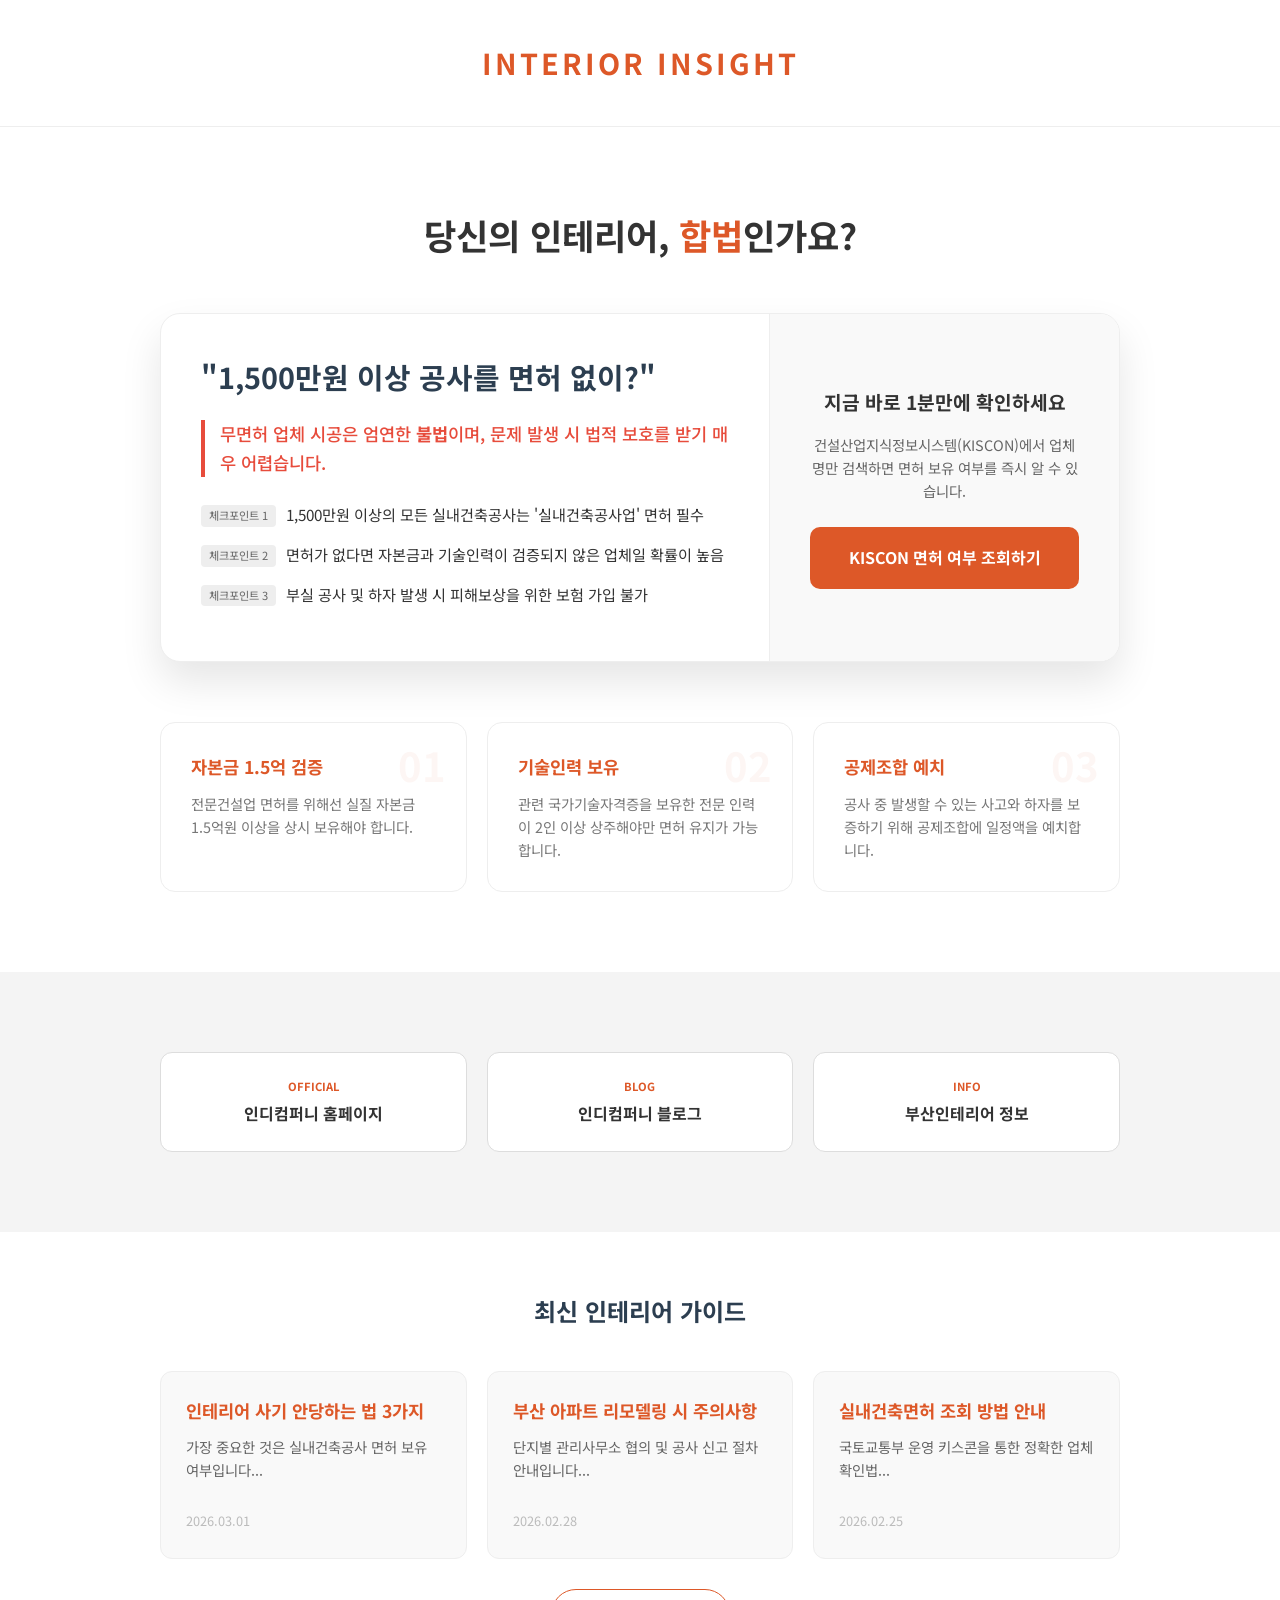
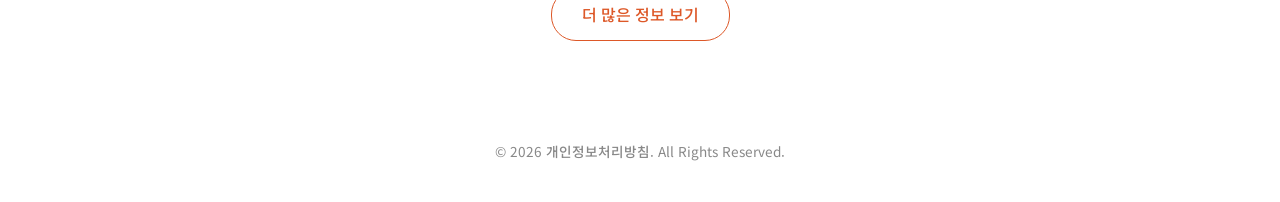
==== index.html @ 6bf41245 "Add Clarity script, dynamic favicon, privacy policy popup, and blog feed section" ====
<!DOCTYPE html>
<html lang="ko">
<head>
    <meta charset="UTF-8">
    <meta name="viewport" content="width=device-width, initial-scale=1.0">
    <title>인테리어 인사이트 | 안전한 공사 가이드</title>
    <link rel="stylesheet" href="style.css">
    <link rel="preconnect" href="https://fonts.googleapis.com">
    <link rel="preconnect" href="https://fonts.gstatic.com" crossorigin>
    <link href="https://fonts.googleapis.com/css2?family=Noto+Sans+KR:wght@300;400;700&display=swap" rel="stylesheet">
    <link rel="icon" href="data:image/svg+xml,<svg xmlns=%22http://www.w3.org/2000/svg%22 viewBox=%220 0 100 100%22><rect width=%22100%22 height=%22100%22 rx=%2220%22 fill=%22%23dd5828%22/><text x=%2250%%22 y=%2250%%22 dominant-baseline=%22central%22 text-anchor=%22middle%22 font-family=%22sans-serif%22 font-size=%2260%22 fill=%22white%22 font-weight=%22bold%22>IN</text></svg>">
    <script type="text/javascript">
        (function(c,l,a,r,i,t,y){
            c[a]=c[a]||function(){(c[a].q=c[a].q||[]).push(arguments)};
            t=l.createElement(r);t.async=1;t.src="https://www.clarity.ms/tag/"+i;
            y=l.getElementsByTagName(r)[0];y.parentNode.insertBefore(t,y);
        })(window, document, "clarity", "script", "voyfhbiruk");
    </script>
</head>
<body>
    <header>
        <div class="container">
            <h1>INTERIOR INSIGHT</h1>
        </div>
    </header>

    <main>
        <section class="license-info">
            <div class="container">
                <h2 class="section-title">당신의 인테리어, <span>합법</span>인가요?</h2>
                
                <div class="hook-card">
                    <div class="hook-content">
                        <h3>"1,500만원 이상 공사를 면허 없이?"</h3>
                        <p class="warning-text">무면허 업체 시공은 엄연한 <strong>불법</strong>이며, 문제 발생 시 법적 보호를 받기 매우 어렵습니다.</p>
                        <ul class="hook-list">
                            <li><span>체크포인트 1</span> 1,500만원 이상의 모든 실내건축공사는 '실내건축공사업' 면허 필수</li>
                            <li><span>체크포인트 2</span> 면허가 없다면 자본금과 기술인력이 검증되지 않은 업체일 확률이 높음</li>
                            <li><span>체크포인트 3</span> 부실 공사 및 하자 발생 시 피해보상을 위한 보험 가입 불가</li>
                        </ul>
                    </div>
                    <div class="kiscon-action">
                        <h4>지금 바로 1분만에 확인하세요</h4>
                        <p>건설산업지식정보시스템(KISCON)에서 업체명만 검색하면 면허 보유 여부를 즉시 알 수 있습니다.</p>
                        <a href="https://www.kiscon.net" target="_blank" class="btn-kiscon pulse">KISCON 면허 여부 조회하기</a>
                    </div>
                </div>

                <div class="card-news-container">
                    <div class="card">
                        <div class="card-number">01</div>
                        <h3>자본금 1.5억 검증</h3>
                        <p>전문건설업 면허를 위해선 실질 자본금 1.5억원 이상을 상시 보유해야 합니다.</p>
                    </div>
                    <div class="card">
                        <div class="card-number">02</div>
                        <h3>기술인력 보유</h3>
                        <p>관련 국가기술자격증을 보유한 전문 인력이 2인 이상 상주해야만 면허 유지가 가능합니다.</p>
                    </div>
                    <div class="card">
                        <div class="card-number">03</div>
                        <h3>공제조합 예치</h3>
                        <p>공사 중 발생할 수 있는 사고와 하자를 보증하기 위해 공제조합에 일정액을 예치합니다.</p>
                    </div>
                </div>
            </div>
        </section>

        <section class="backlinks">
            <div class="container">
                <div class="backlink-grid">
                    <a href="https://inde.co.kr" target="_blank" class="backlink-item">
                        <span class="label">Official</span>
                        <strong>인디컴퍼니 홈페이지</strong>
                    </a>
                    <a href="https://blog.naver.com/dudu8882" target="_blank" class="backlink-item">
                        <span class="label">Blog</span>
                        <strong>인디컴퍼니 블로그</strong>
                    </a>
                    <a href="https://busaninterior.kr" target="_blank" class="backlink-item">
                        <span class="label">Info</span>
                        <strong>부산인테리어 정보</strong>
                    </a>
                </div>
            </div>
        </section>

        <section class="blog-feed">
            <div class="container">
                <h3 class="section-subtitle">최신 인테리어 가이드</h3>
                <div class="blog-grid" id="main-blog-feed">
                    <!-- Posts will be loaded here -->
                </div>
                <div style="text-align: center; margin-top: 30px;">
                    <a href="blog.html" class="btn-more">더 많은 정보 보기</a>
                </div>
            </div>
        </section>
    </main>

    <div id="policy-modal" class="modal">
        <div class="modal-content">
            <span class="close-modal">&times;</span>
            <h3>개인정보처리방침</h3>
            <div class="modal-body">
                <p>본 사이트는 이용자의 개인정보를 중요시하며, 관련 법령을 준수합니다.</p>
                <p><strong>1. 수집하는 개인정보 항목:</strong> 본 사이트는 별도의 회원가입 없이 이용 가능하며, 서비스 이용 과정에서 쿠키, 접속 IP 정보 등이 자동 생성되어 수집될 수 있습니다.</p>
                <p><strong>2. 개인정보의 수집 및 이용목적:</strong> 수집된 정보는 사이트 이용 통계 분석 및 서비스 개선을 위해 사용됩니다.</p>
                <p><strong>3. 개인정보의 보유 및 이용기간:</strong> 원칙적으로 개인정보 수집 및 이용목적이 달성된 후에는 해당 정보를 지체 없이 파기합니다.</p>
                <p><strong>4. 이용자의 권리:</strong> 이용자는 언제든지 자신의 개인정보를 조회하거나 삭제를 요청할 수 있습니다.</p>
            </div>
        </div>
    </div>

    <footer>
        <div class="container">
            <p>&copy; 2026 <a href="javascript:void(0)" class="policy-link" id="open-policy">개인정보처리방침</a>. All Rights Reserved.</p>
        </div>
    </footer>

    <script>
        // Modal Logic
        const modal = document.getElementById("policy-modal");
        const btn = document.getElementById("open-policy");
        const span = document.getElementsByClassName("close-modal")[0];

        btn.onclick = function() { modal.style.display = "block"; }
        span.onclick = function() { modal.style.display = "none"; }
        window.onclick = function(event) {
            if (event.target == modal) { modal.style.display = "none"; }
        }

        // Blog Feed Logic (Mocking 3 items)
        const blogData = [
            { title: "인테리어 사기 안당하는 법 3가지", date: "2026.03.01", desc: "가장 중요한 것은 실내건축공사 면허 보유 여부입니다..." },
            { title: "부산 아파트 리모델링 시 주의사항", date: "2026.02.28", desc: "단지별 관리사무소 협의 및 공사 신고 절차 안내입니다..." },
            { title: "실내건축면허 조회 방법 안내", date: "2026.02.25", desc: "국토교통부 운영 키스콘을 통한 정확한 업체 확인법..." }
        ];

        const feed = document.getElementById('main-blog-feed');
        blogData.forEach(post => {
            const div = document.createElement('div');
            div.className = 'blog-feed-item';
            div.innerHTML = `
                <h4>${post.title}</h4>
                <p>${post.desc}</p>
                <span>${post.date}</span>
            `;
            feed.appendChild(div);
        });
    </script>
</body>
</html>
---- style.css ----
:root {
    --primary-color: #dd5828;
    --secondary-color: #2c3e50;
    --text-color: #333;
    --bg-light: #f9f9f9;
    --white: #ffffff;
    --warning: #e74c3c;
}

* {
    margin: 0;
    padding: 0;
    box-sizing: border-box;
}

body {
    font-family: 'Noto Sans KR', sans-serif;
    line-height: 1.6;
    color: var(--text-color);
    background-color: var(--white);
}

.container {
    max-width: 1000px;
    margin: 0 auto;
    padding: 0 20px;
}

header {
    padding: 40px 0;
    text-align: center;
    border-bottom: 1px solid #eee;
}

header h1 {
    color: var(--primary-color);
    font-size: 1.8rem;
    letter-spacing: 3px;
    font-weight: 700;
}

section {
    padding: 80px 0;
}

.section-title {
    text-align: center;
    margin-bottom: 50px;
    font-size: 2.2rem;
    font-weight: 700;
}

.section-title span {
    color: var(--primary-color);
}

/* Hook Card */
.hook-card {
    background: var(--white);
    border-radius: 20px;
    box-shadow: 0 20px 40px rgba(0,0,0,0.1);
    display: flex;
    flex-wrap: wrap;
    overflow: hidden;
    margin-bottom: 60px;
    border: 1px solid #eee;
}

.hook-content {
    flex: 1;
    min-width: 300px;
    padding: 40px;
}

.hook-content h3 {
    font-size: 1.8rem;
    margin-bottom: 20px;
    color: var(--secondary-color);
}

.warning-text {
    color: var(--warning);
    font-size: 1.1rem;
    font-weight: 500;
    margin-bottom: 25px;
    padding-left: 15px;
    border-left: 4px solid var(--warning);
}

.hook-list {
    list-style: none;
}

.hook-list li {
    margin-bottom: 15px;
    font-size: 0.95rem;
    display: flex;
    align-items: flex-start;
}

.hook-list li span {
    background: #eee;
    color: #666;
    font-size: 0.7rem;
    padding: 2px 8px;
    border-radius: 4px;
    margin-right: 10px;
    margin-top: 3px;
    white-space: nowrap;
}

.kiscon-action {
    flex: 0 0 350px;
    background: var(--bg-light);
    padding: 40px;
    display: flex;
    flex-direction: column;
    justify-content: center;
    text-align: center;
    border-left: 1px solid #eee;
}

.kiscon-action h4 {
    margin-bottom: 15px;
    font-size: 1.2rem;
}

.kiscon-action p {
    font-size: 0.9rem;
    color: #666;
    margin-bottom: 25px;
}

.btn-kiscon {
    display: inline-block;
    background-color: var(--primary-color);
    color: var(--white);
    padding: 18px 25px;
    border-radius: 10px;
    text-decoration: none;
    font-weight: 700;
    transition: all 0.3s ease;
}

.btn-kiscon:hover {
    background-color: #c44a1f;
    transform: translateY(-2px);
}

/* Animations */
@keyframes pulse {
    0% { transform: scale(1); }
    50% { transform: scale(1.05); }
    100% { transform: scale(1); }
}

.pulse {
    animation: pulse 2s infinite;
}

/* Card News Section */
.card-news-container {
    display: grid;
    grid-template-columns: repeat(auto-fit, minmax(280px, 1fr));
    gap: 20px;
}

.card {
    background: #fff;
    padding: 30px;
    border-radius: 15px;
    border: 1px solid #eee;
    position: relative;
}

.card-number {
    font-size: 2.5rem;
    font-weight: 700;
    color: rgba(221, 88, 40, 0.05);
    position: absolute;
    top: 10px;
    right: 20px;
}

.card h3 {
    margin-bottom: 10px;
    color: var(--primary-color);
    font-size: 1.1rem;
}

.card p {
    font-size: 0.9rem;
    color: #777;
}

/* Backlinks Section */
.backlinks {
    background-color: #f4f4f4;
}

.backlink-grid {
    display: grid;
    grid-template-columns: repeat(auto-fit, minmax(200px, 1fr));
    gap: 20px;
}

.backlink-item {
    display: flex;
    flex-direction: column;
    justify-content: center;
    align-items: center;
    background: var(--white);
    padding: 25px;
    border-radius: 12px;
    text-decoration: none;
    color: var(--text-color);
    transition: all 0.3s ease;
    border: 1px solid #ddd;
    text-align: center;
}

.backlink-item:hover {
    border-color: var(--primary-color);
    transform: translateY(-5px);
    box-shadow: 0 10px 20px rgba(0,0,0,0.05);
}

.backlink-item .label {
    font-size: 0.7rem;
    text-transform: uppercase;
    color: var(--primary-color);
    font-weight: 700;
    margin-bottom: 5px;
}

/* Blog Feed Section */
.blog-feed {
    background-color: #fff;
    padding: 60px 0;
}

.section-subtitle {
    text-align: center;
    font-size: 1.5rem;
    margin-bottom: 40px;
    color: var(--secondary-color);
}

.blog-grid {
    display: grid;
    grid-template-columns: repeat(auto-fit, minmax(280px, 1fr));
    gap: 20px;
}

.blog-feed-item {
    background: #f9f9f9;
    padding: 25px;
    border-radius: 12px;
    border: 1px solid #eee;
    transition: all 0.3s ease;
}

.blog-feed-item:hover {
    background: #fff;
    border-color: var(--primary-color);
    box-shadow: 0 5px 15px rgba(0,0,0,0.05);
}

.blog-feed-item h4 {
    margin-bottom: 10px;
    color: var(--primary-color);
    font-size: 1.1rem;
    white-space: nowrap;
    overflow: hidden;
    text-overflow: ellipsis;
}

.blog-feed-item p {
    font-size: 0.9rem;
    color: #666;
    height: 3.6rem;
    overflow: hidden;
    display: -webkit-box;
    -webkit-line-clamp: 2;
    -webkit-box-orient: vertical;
    margin-bottom: 15px;
}

.blog-feed-item span {
    font-size: 0.8rem;
    color: #bbb;
}

.btn-more {
    display: inline-block;
    padding: 12px 30px;
    border: 1px solid var(--primary-color);
    color: var(--primary-color);
    text-decoration: none;
    border-radius: 25px;
    font-weight: 500;
    transition: all 0.3s ease;
}

.btn-more:hover {
    background: var(--primary-color);
    color: #fff;
}

/* Modal Styles */
.modal {
    display: none;
    position: fixed;
    z-index: 1000;
    left: 0;
    top: 0;
    width: 100%;
    height: 100%;
    background-color: rgba(0,0,0,0.5);
}

.modal-content {
    background-color: #fff;
    margin: 10% auto;
    padding: 30px;
    border-radius: 15px;
    width: 90%;
    max-width: 600px;
    position: relative;
    box-shadow: 0 10px 30px rgba(0,0,0,0.2);
}

.modal-content h3 {
    margin-bottom: 20px;
    color: var(--primary-color);
    border-bottom: 2px solid var(--bg-light);
    padding-bottom: 10px;
}

.modal-body {
    max-height: 400px;
    overflow-y: auto;
    font-size: 0.9rem;
    line-height: 1.7;
    color: #555;
}

.modal-body p {
    margin-bottom: 15px;
}

.close-modal {
    position: absolute;
    right: 20px;
    top: 15px;
    font-size: 28px;
    font-weight: bold;
    color: #aaa;
    cursor: pointer;
}

.close-modal:hover {
    color: #000;
}

/* Footer */
footer {
    padding: 40px 0;
    text-align: center;
    font-size: 0.85rem;
    color: #888;
    background: #fff;
}

.policy-link {
    color: #888;
    text-decoration: none;
    font-weight: 500;
}

.policy-link:hover {
    text-decoration: underline;
}

@media (max-width: 768px) {
    .kiscon-action {
        flex: 1 0 100%;
        border-left: none;
        border-top: 1px solid #eee;
    }
}
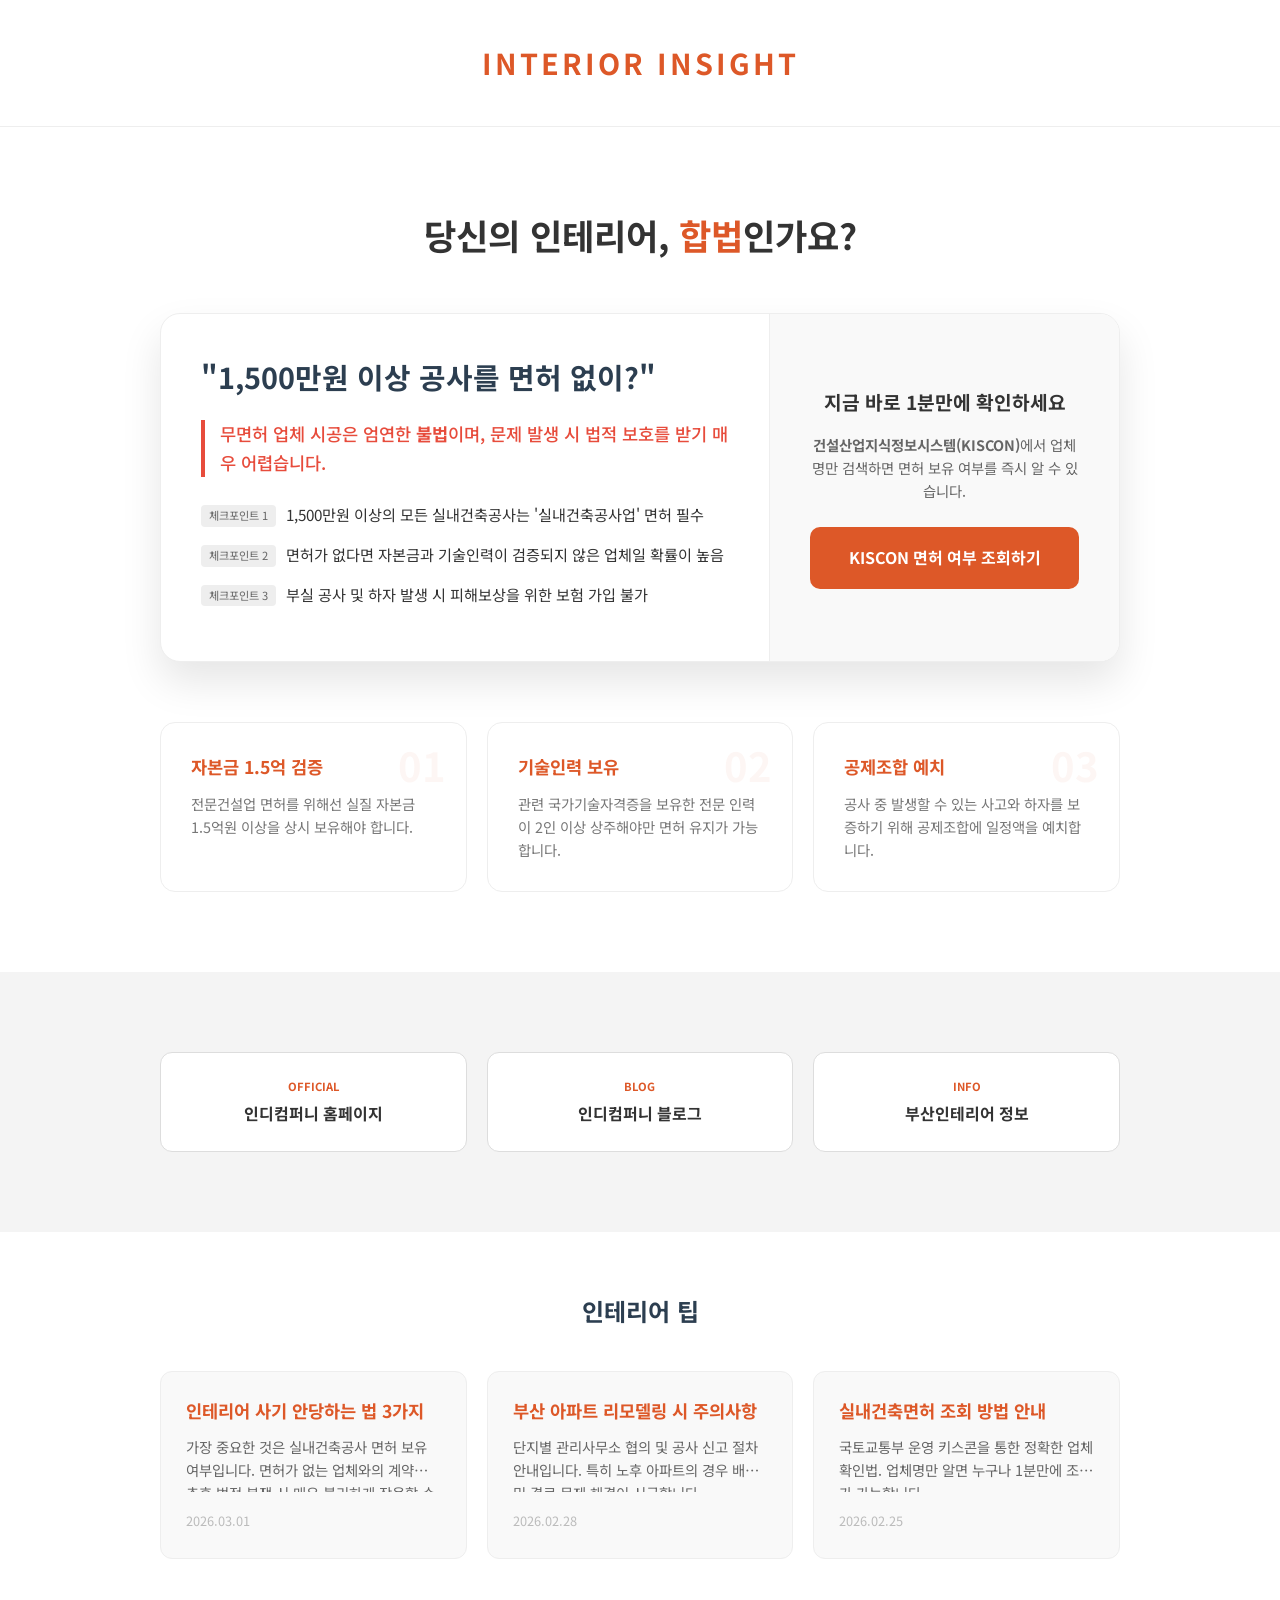
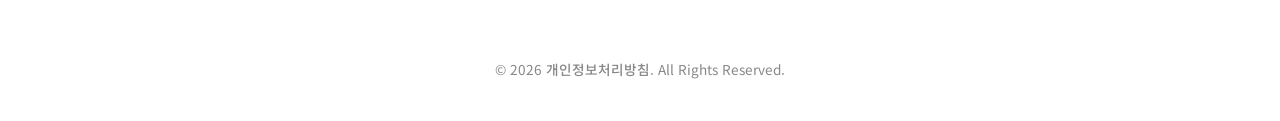
==== commit 91fcd586: "Enhance blog: clickable posts, admin writing UI, and KISCON bolding" ====
--- a/index.html
+++ b/index.html
@@ -41,7 +41,7 @@
                     </div>
                     <div class="kiscon-action">
                         <h4>지금 바로 1분만에 확인하세요</h4>
-                        <p>건설산업지식정보시스템(KISCON)에서 업체명만 검색하면 면허 보유 여부를 즉시 알 수 있습니다.</p>
+                        <p><strong>건설산업지식정보시스템(KISCON)</strong>에서 업체명만 검색하면 면허 보유 여부를 즉시 알 수 있습니다.</p>
                         <a href="https://www.kiscon.net" target="_blank" class="btn-kiscon pulse">KISCON 면허 여부 조회하기</a>
                     </div>
                 </div>
@@ -87,12 +87,9 @@
 
         <section class="blog-feed">
             <div class="container">
-                <h3 class="section-subtitle">최신 인테리어 가이드</h3>
+                <h3 class="section-subtitle">인테리어 팁</h3>
                 <div class="blog-grid" id="main-blog-feed">
                     <!-- Posts will be loaded here -->
-                </div>
-                <div style="text-align: center; margin-top: 30px;">
-                    <a href="blog.html" class="btn-more">더 많은 정보 보기</a>
                 </div>
             </div>
         </section>
@@ -100,7 +97,7 @@
 
     <div id="policy-modal" class="modal">
         <div class="modal-content">
-            <span class="close-modal">&times;</span>
+            <span class="close-modal" onclick="closeModal('policy-modal')">&times;</span>
             <h3>개인정보처리방침</h3>
             <div class="modal-body">
                 <p>본 사이트는 이용자의 개인정보를 중요시하며, 관련 법령을 준수합니다.</p>
@@ -112,6 +109,15 @@
         </div>
     </div>
 
+    <div id="post-modal" class="modal">
+        <div class="modal-content post-detail">
+            <span class="close-modal" onclick="closeModal('post-modal')">&times;</span>
+            <div id="post-detail-content">
+                <!-- Post detail will be loaded here -->
+            </div>
+        </div>
+    </div>
+
     <footer>
         <div class="container">
             <p>&copy; 2026 <a href="javascript:void(0)" class="policy-link" id="open-policy">개인정보처리방침</a>. All Rights Reserved.</p>
@@ -119,35 +125,63 @@
     </footer>
 
     <script>
-        // Modal Logic
-        const modal = document.getElementById("policy-modal");
-        const btn = document.getElementById("open-policy");
-        const span = document.getElementsByClassName("close-modal")[0];
+        function openModal(id) { document.getElementById(id).style.display = "block"; }
+        function closeModal(id) { document.getElementById(id).style.display = "none"; }
 
-        btn.onclick = function() { modal.style.display = "block"; }
-        span.onclick = function() { modal.style.display = "none"; }
         window.onclick = function(event) {
-            if (event.target == modal) { modal.style.display = "none"; }
+            if (event.target.className === 'modal') {
+                event.target.style.display = "none";
+            }
         }
 
-        // Blog Feed Logic (Mocking 3 items)
-        const blogData = [
-            { title: "인테리어 사기 안당하는 법 3가지", date: "2026.03.01", desc: "가장 중요한 것은 실내건축공사 면허 보유 여부입니다..." },
-            { title: "부산 아파트 리모델링 시 주의사항", date: "2026.02.28", desc: "단지별 관리사무소 협의 및 공사 신고 절차 안내입니다..." },
-            { title: "실내건축면허 조회 방법 안내", date: "2026.02.25", desc: "국토교통부 운영 키스콘을 통한 정확한 업체 확인법..." }
+        document.getElementById("open-policy").onclick = function() { openModal('policy-modal'); }
+
+        // Blog Data Management
+        const defaultPosts = [
+            { id: 1, title: "인테리어 사기 안당하는 법 3가지", date: "2026.03.01", desc: "가장 중요한 것은 실내건축공사 면허 보유 여부입니다. 면허가 없는 업체와의 계약은 추후 법적 분쟁 시 매우 불리하게 작용할 수 있습니다. 또한 공사 대금을 지나치게 선불로 요구하는 경우도 주의해야 합니다.", content: "인테리어 공사를 계획 중이시라면 반드시 다음 세 가지를 확인하세요.\n\n1. KISCON을 통한 실내건축공사업 면허 조회\n2. 하자이행보증보험 가입 가능 여부 확인\n3. 상세한 견적서와 공정표 요청\n\n이 세 가지만 지켜도 대형 사기 피해를 예방할 수 있습니다." },
+            { id: 2, title: "부산 아파트 리모델링 시 주의사항", date: "2026.02.28", desc: "단지별 관리사무소 협의 및 공사 신고 절차 안내입니다. 특히 노후 아파트의 경우 배관 및 결로 문제 해결이 시급합니다.", content: "부산 지역 아파트 리모델링은 습도가 높은 해안가 특성을 고려해야 합니다.\n\n- 단열 공사: 결로 방지를 위한 프리미엄 단열재 사용 권장\n- 소음 신고: 공사 최소 2주 전 관리사무소 신고 및 주민 동의 확보\n- 폐기물 처리: 정식 등록된 폐기물 처리 업체 이용\n\n안전하고 쾌적한 리모델링의 첫 걸음은 철저한 준비입니다." },
+            { id: 3, title: "실내건축면허 조회 방법 안내", date: "2026.02.25", desc: "국토교통부 운영 키스콘을 통한 정확한 업체 확인법. 업체명만 알면 누구나 1분만에 조회가 가능합니다.", content: "많은 분들이 인테리어 업체의 말만 믿고 공사를 진행합니다. 하지만 사실 여부는 직접 확인해야 합니다.\n\nKISCON 사이트 접속 후 '업체조회' 메뉴에서 업체명을 검색하세요. 실내건축공사업 면허가 검색되지 않는다면 1,500만원 이상의 공사를 맡겨서는 안 됩니다." }
         ];
 
-        const feed = document.getElementById('main-blog-feed');
-        blogData.forEach(post => {
-            const div = document.createElement('div');
-            div.className = 'blog-feed-item';
-            div.innerHTML = `
-                <h4>${post.title}</h4>
-                <p>${post.desc}</p>
-                <span>${post.date}</span>
+        function getPosts() {
+            const stored = localStorage.getItem('pbn_posts');
+            return stored ? JSON.parse(stored) : defaultPosts;
+        }
+
+        function showPostDetail(id) {
+            const posts = getPosts();
+            const post = posts.find(p => p.id == id);
+            if(!post) return;
+
+            const detailContent = document.getElementById('post-detail-content');
+            detailContent.innerHTML = `
+                <h2 style="color: var(--primary-color); margin-bottom: 10px;">${post.title}</h2>
+                <p style="font-size: 0.8rem; color: #999; margin-bottom: 20px;">작성일: ${post.date}</p>
+                <div style="line-height: 1.8; color: #444; white-space: pre-wrap;">${post.content || post.desc}</div>
             `;
-            feed.appendChild(div);
-        });
+            openModal('post-modal');
+        }
+
+        function renderFeed() {
+            const feed = document.getElementById('main-blog-feed');
+            feed.innerHTML = '';
+            const posts = getPosts().slice(0, 3);
+            
+            posts.forEach(post => {
+                const div = document.createElement('div');
+                div.className = 'blog-feed-item';
+                div.style.cursor = 'pointer';
+                div.onclick = () => showPostDetail(post.id);
+                div.innerHTML = `
+                    <h4>${post.title}</h4>
+                    <p>${post.desc}</p>
+                    <span>${post.date}</span>
+                `;
+                feed.appendChild(div);
+            });
+        }
+
+        renderFeed();
     </script>
 </body>
 </html>
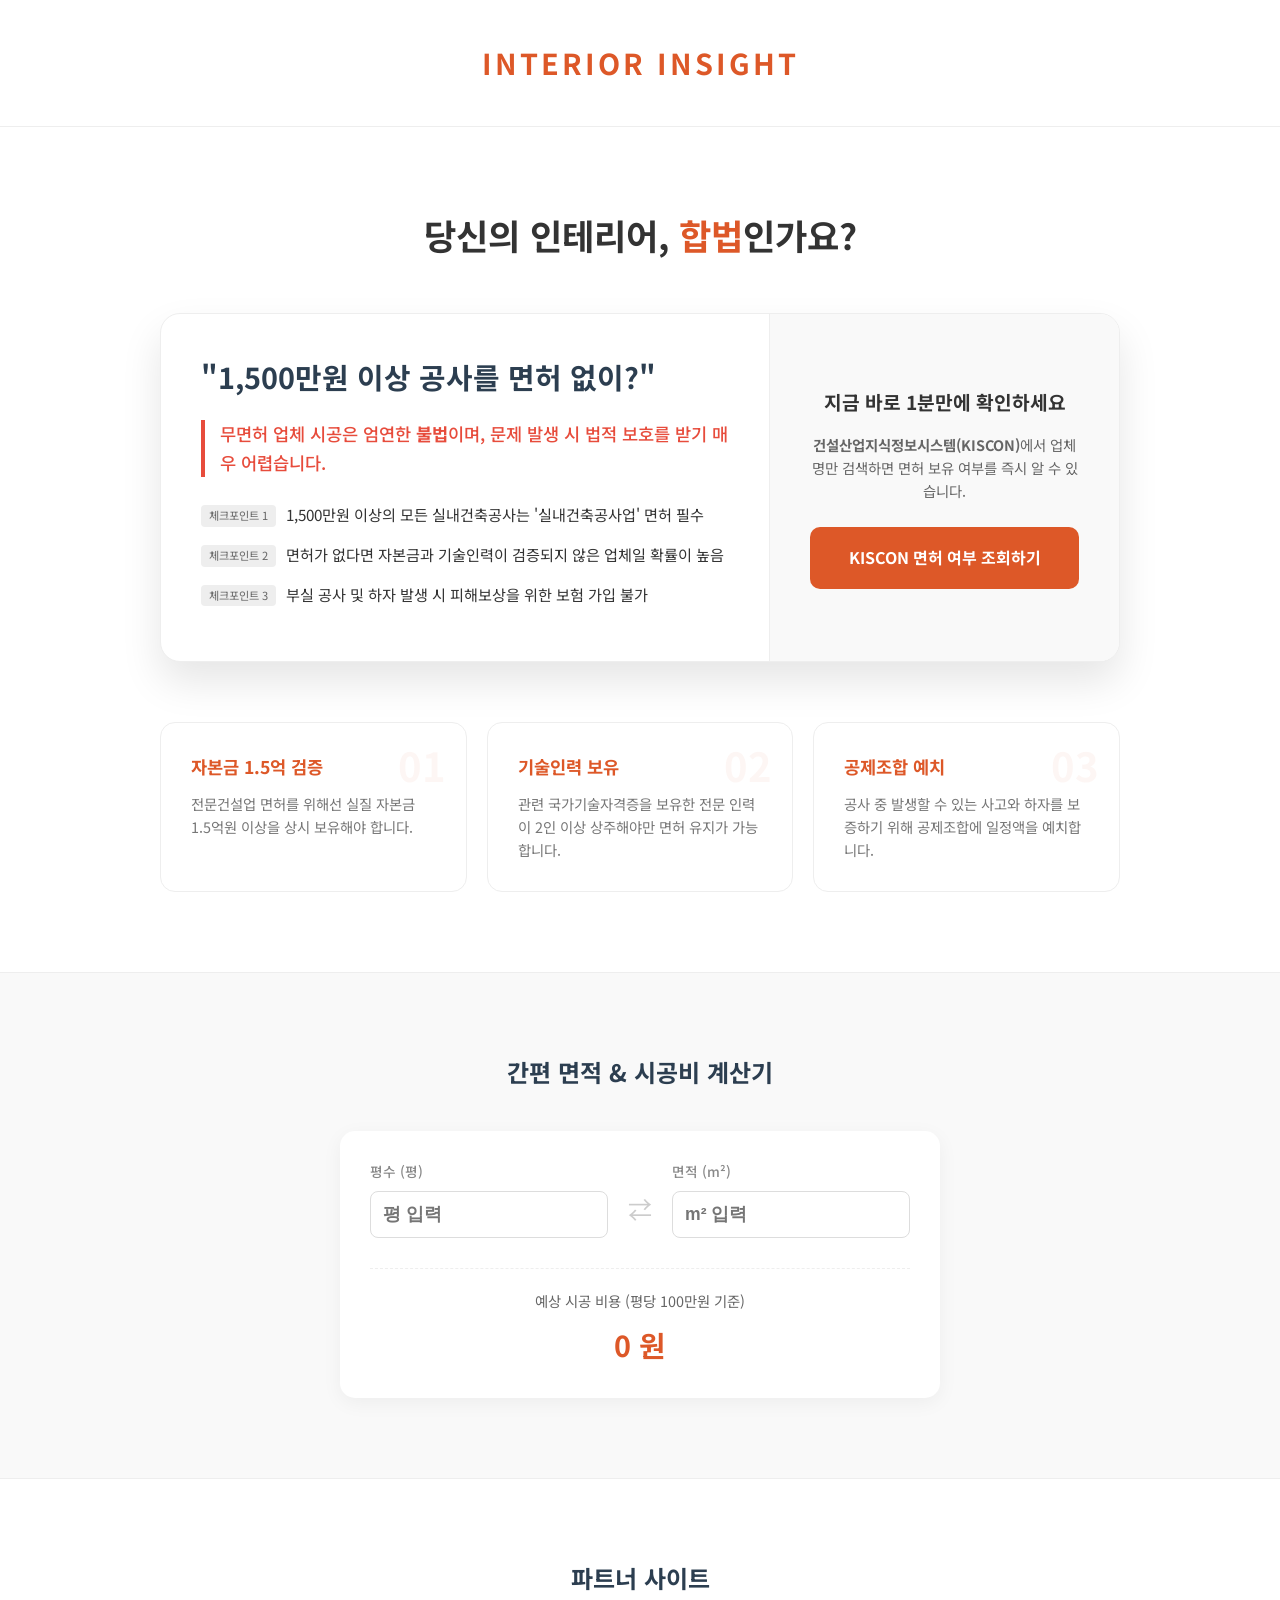
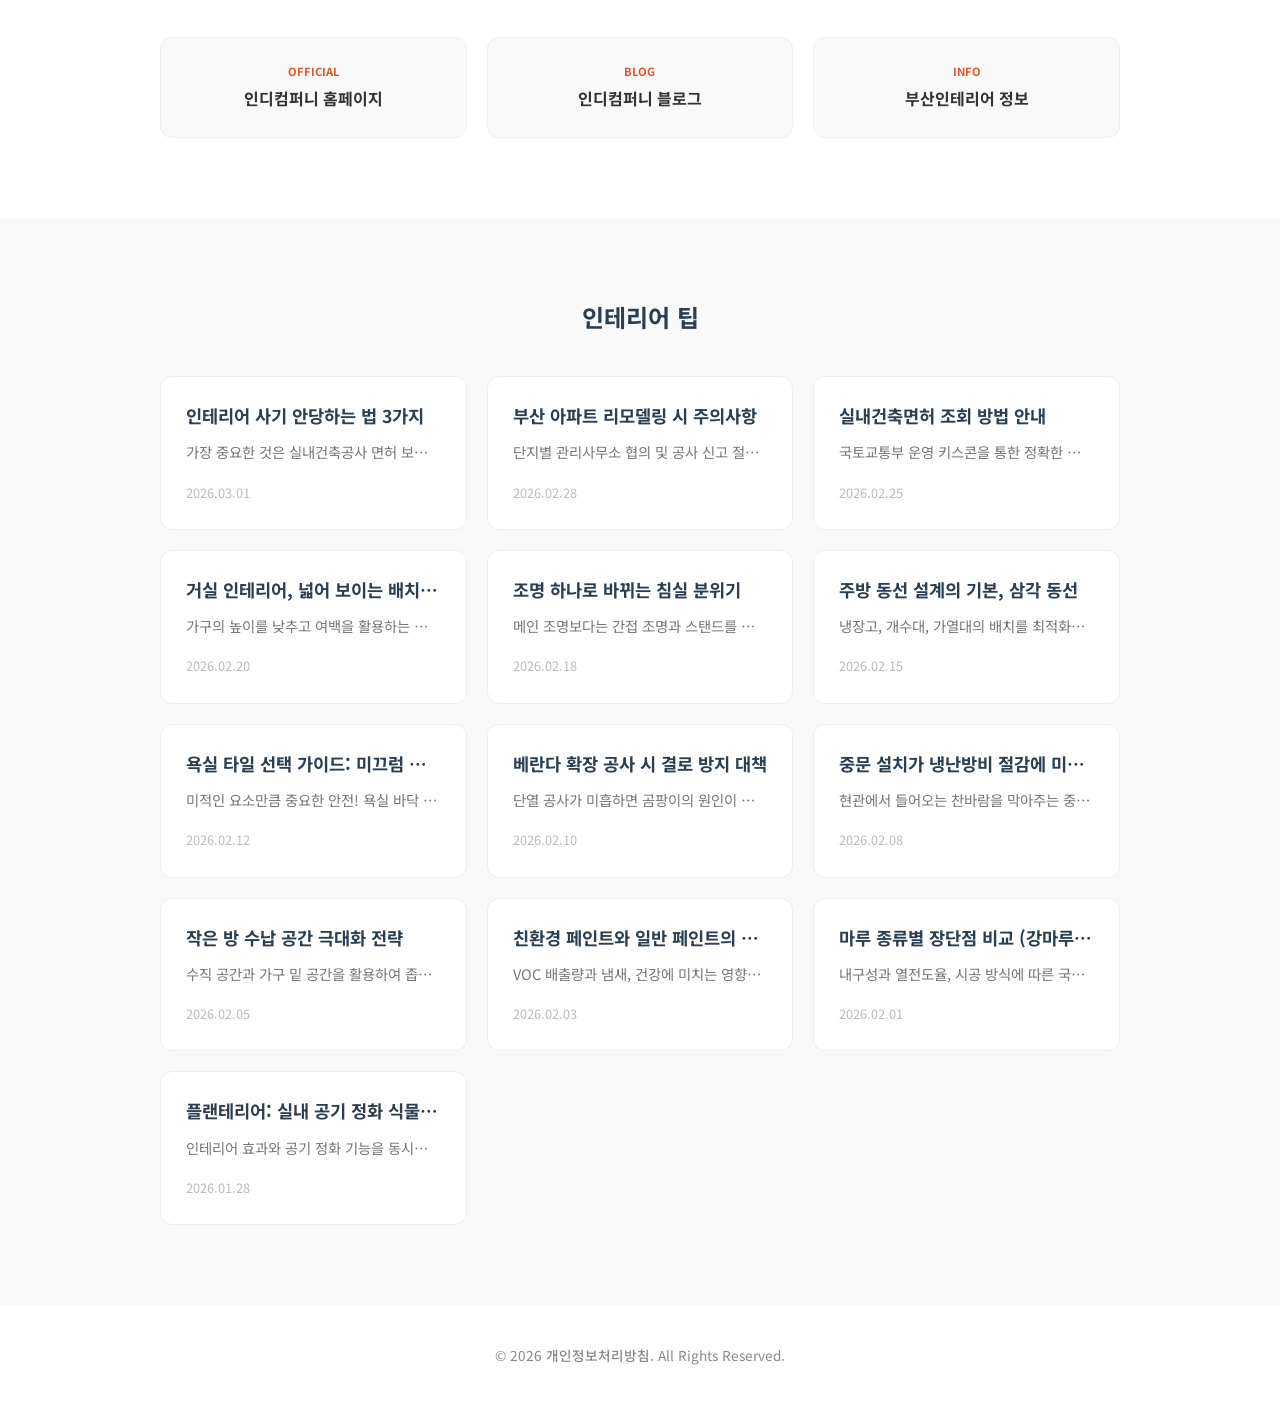
==== commit 36a9acde: "Update PBN: Site verification, Area calculator, Partner sites, and 10+ blog posts" ====
--- a/index.html
+++ b/index.html
@@ -4,6 +4,8 @@
     <meta charset="UTF-8">
     <meta name="viewport" content="width=device-width, initial-scale=1.0">
     <title>인테리어 인사이트 | 안전한 공사 가이드</title>
+    <meta name="google-site-verification" content="rQ3T4Zb0qsnyiDBuBfghNWEo0M7zaJluYtVWXfZhH2Q" />
+    <meta name="naver-site-verification" content="d1d86244e02f57ee0565514d2c14b8e3da4ac528" />
     <link rel="stylesheet" href="style.css">
     <link rel="preconnect" href="https://fonts.googleapis.com">
     <link rel="preconnect" href="https://fonts.gstatic.com" crossorigin>
@@ -66,8 +68,32 @@
             </div>
         </section>
 
+        <section class="calculator-section">
+            <div class="container">
+                <h3 class="section-subtitle">간편 면적 & 시공비 계산기</h3>
+                <div class="calc-card">
+                    <div class="calc-row">
+                        <div class="calc-group">
+                            <label>평수 (평)</label>
+                            <input type="number" id="input-pyeong" placeholder="평 입력" oninput="calcArea('p')">
+                        </div>
+                        <div class="calc-icon">⇄</div>
+                        <div class="calc-group">
+                            <label>면적 (m²)</label>
+                            <input type="number" id="input-m2" placeholder="m² 입력" oninput="calcArea('m')">
+                        </div>
+                    </div>
+                    <div class="calc-result">
+                        <p>예상 시공 비용 (평당 100만원 기준)</p>
+                        <strong id="calc-cost">0 원</strong>
+                    </div>
+                </div>
+            </div>
+        </section>
+
         <section class="backlinks">
             <div class="container">
+                <h3 class="section-subtitle">파트너 사이트</h3>
                 <div class="backlink-grid">
                     <a href="https://inde.co.kr" target="_blank" class="backlink-item">
                         <span class="label">Official</span>
@@ -136,11 +162,49 @@
 
         document.getElementById("open-policy").onclick = function() { openModal('policy-modal'); }
 
+        // Calculator Logic
+        function calcArea(type) {
+            const pInput = document.getElementById('input-pyeong');
+            const mInput = document.getElementById('input-m2');
+            const costText = document.getElementById('calc-cost');
+            const pVal = parseFloat(pInput.value);
+            const mVal = parseFloat(mInput.value);
+
+            if (type === 'p') {
+                if (!isNaN(pVal)) {
+                    mInput.value = (pVal * 3.3057).toFixed(2);
+                    costText.innerText = (pVal * 1000000).toLocaleString() + " 원";
+                } else {
+                    mInput.value = "";
+                    costText.innerText = "0 원";
+                }
+            } else {
+                if (!isNaN(mVal)) {
+                    const py = mVal * 0.3025;
+                    pInput.value = py.toFixed(2);
+                    costText.innerText = (py * 1000000).toLocaleString() + " 원";
+                } else {
+                    pInput.value = "";
+                    costText.innerText = "0 원";
+                }
+            }
+        }
+
         // Blog Data Management
         const defaultPosts = [
-            { id: 1, title: "인테리어 사기 안당하는 법 3가지", date: "2026.03.01", desc: "가장 중요한 것은 실내건축공사 면허 보유 여부입니다. 면허가 없는 업체와의 계약은 추후 법적 분쟁 시 매우 불리하게 작용할 수 있습니다. 또한 공사 대금을 지나치게 선불로 요구하는 경우도 주의해야 합니다.", content: "인테리어 공사를 계획 중이시라면 반드시 다음 세 가지를 확인하세요.\n\n1. KISCON을 통한 실내건축공사업 면허 조회\n2. 하자이행보증보험 가입 가능 여부 확인\n3. 상세한 견적서와 공정표 요청\n\n이 세 가지만 지켜도 대형 사기 피해를 예방할 수 있습니다." },
-            { id: 2, title: "부산 아파트 리모델링 시 주의사항", date: "2026.02.28", desc: "단지별 관리사무소 협의 및 공사 신고 절차 안내입니다. 특히 노후 아파트의 경우 배관 및 결로 문제 해결이 시급합니다.", content: "부산 지역 아파트 리모델링은 습도가 높은 해안가 특성을 고려해야 합니다.\n\n- 단열 공사: 결로 방지를 위한 프리미엄 단열재 사용 권장\n- 소음 신고: 공사 최소 2주 전 관리사무소 신고 및 주민 동의 확보\n- 폐기물 처리: 정식 등록된 폐기물 처리 업체 이용\n\n안전하고 쾌적한 리모델링의 첫 걸음은 철저한 준비입니다." },
-            { id: 3, title: "실내건축면허 조회 방법 안내", date: "2026.02.25", desc: "국토교통부 운영 키스콘을 통한 정확한 업체 확인법. 업체명만 알면 누구나 1분만에 조회가 가능합니다.", content: "많은 분들이 인테리어 업체의 말만 믿고 공사를 진행합니다. 하지만 사실 여부는 직접 확인해야 합니다.\n\nKISCON 사이트 접속 후 '업체조회' 메뉴에서 업체명을 검색하세요. 실내건축공사업 면허가 검색되지 않는다면 1,500만원 이상의 공사를 맡겨서는 안 됩니다." }
+            { id: 1, title: "인테리어 사기 안당하는 법 3가지", date: "2026.03.01", desc: "가장 중요한 것은 실내건축공사 면허 보유 여부입니다. 면허가 없는 업체와의 계약은 추후 법적 분쟁 시 매우 불리하게 작용할 수 있습니다.", content: "인테리어 공사를 계획 중이시라면 반드시 다음 세 가지를 확인하세요.\n\n1. KISCON을 통한 실내건축공사업 면허 조회\n2. 하자이행보증보험 가입 가능 여부 확인\n3. 상세한 견적서와 공정표 요청" },
+            { id: 2, title: "부산 아파트 리모델링 시 주의사항", date: "2026.02.28", desc: "단지별 관리사무소 협의 및 공사 신고 절차 안내입니다. 특히 노후 아파트의 경우 배관 및 결로 문제 해결이 시급합니다.", content: "부산 지역 아파트 리모델링은 습도가 높은 해안가 특성을 고려해야 합니다.\n\n- 단열 공사: 결로 방지를 위한 프리미엄 단열재 사용 권장\n- 소음 신고: 공사 최소 2주 전 관리사무소 신고 및 주민 동의 확보" },
+            { id: 3, title: "실내건축면허 조회 방법 안내", date: "2026.02.25", desc: "국토교통부 운영 키스콘을 통한 정확한 업체 확인법. 업체명만 알면 누구나 1분만에 조회가 가능합니다.", content: "KISCON 사이트 접속 후 '업체조회' 메뉴에서 업체명을 검색하세요. 실내건축공사업 면허가 검색되지 않는다면 1,500만원 이상의 공사를 맡겨서는 안 됩니다." },
+            { id: 4, title: "거실 인테리어, 넓어 보이는 배치 팁", date: "2026.02.20", desc: "가구의 높이를 낮추고 여백을 활용하는 것이 거실을 더 넓어 보이게 하는 핵심 전략입니다.", content: "1. 낮은 소파 선택\n2. 벽면 색상과 맞춘 커튼 설치\n3. 다리가 얇은 가구 활용으로 개방감 확보" },
+            { id: 5, title: "조명 하나로 바뀌는 침실 분위기", date: "2026.02.18", desc: "메인 조명보다는 간접 조명과 스탠드를 활용하여 아늑한 침실 무드를 조성하는 방법을 소개합니다.", content: "침실은 휴식의 공간입니다. 3000K 내외의 전구색 조명을 활용해 눈의 피로를 낮추고 심리적 안정감을 높이세요." },
+            { id: 6, title: "주방 동선 설계의 기본, 삼각 동선", date: "2026.02.15", desc: "냉장고, 개수대, 가열대의 배치를 최적화하여 요리 시간을 단축하는 주방 동선 가이드입니다.", content: "삼각 동선(Work Triangle)의 합이 4~6미터 사이일 때 가장 효율적인 주방 작업이 가능합니다." },
+            { id: 7, title: "욕실 타일 선택 가이드: 미끄럼 방지 필수", date: "2026.02.12", desc: "미적인 요소만큼 중요한 안전! 욕실 바닥 타일 선택 시 반드시 확인해야 할 논슬립 등급 안내입니다.", content: "욕실 바닥은 R10 이상의 논슬립 등급을 가진 포세린 타일을 추천합니다." },
+            { id: 8, title: "베란다 확장 공사 시 결로 방지 대책", date: "2026.02.10", desc: "단열 공사가 미흡하면 곰팡이의 원인이 됩니다. 베란다 확장 시 필수적인 단열재 시공법을 알아봅니다.", content: "우레탄 폼 단열과 이중창 설치는 선택이 아닌 필수입니다. 틈새 없는 시공이 결로를 막습니다." },
+            { id: 9, title: "중문 설치가 냉난방비 절감에 미치는 영향", date: "2026.02.08", desc: "현관에서 들어오는 찬바람을 막아주는 중문의 에너지 절감 효과와 소음 차단 기능을 분석합니다.", content: "중문 설치만으로도 실내 온도를 2~3도 가량 높게 유지할 수 있어 난방비 절감에 큰 도움이 됩니다." },
+            { id: 10, title: "작은 방 수납 공간 극대화 전략", date: "2026.02.05", desc: "수직 공간과 가구 밑 공간을 활용하여 좁은 방을 더 효율적으로 사용하는 수납 팁입니다.", content: "상부장 설치와 멀티 가구(수납형 침대 등)를 활용하여 바닥 노출 면적을 최대한 확보하세요." },
+            { id: 11, title: "친환경 페인트와 일반 페인트의 차이점", date: "2026.02.03", desc: "VOC 배출량과 냄새, 건강에 미치는 영향을 중심으로 친환경 페인트 선택의 중요성을 알아봅니다.", content: "친환경 인증 마크를 확인하세요. 아토피나 호흡기 질환이 있다면 수성 친환경 페인트가 정답입니다." },
+            { id: 12, title: "마루 종류별 장단점 비교 (강마루 vs 강화마루)", date: "2026.02.01", desc: "내구성과 열전도율, 시공 방식에 따른 국내 바닥재 시장의 두 강자를 완벽 비교 분석합니다.", content: "찍힘에 강한 강화마루와 보행감 및 열전도율이 좋은 강마루 중 본인의 라이프스타일에 맞는 선택을 돕습니다." },
+            { id: 13, title: "플랜테리어: 실내 공기 정화 식물 추천", date: "2026.01.28", desc: "인테리어 효과와 공기 정화 기능을 동시에 잡는 초보자용 식물 리스트를 공개합니다.", content: "스투키, 산세베리아, 고무나무는 관리가 쉬우면서도 공기 정화 능력이 탁월한 식물입니다." }
         ];
 
         function getPosts() {
@@ -165,7 +229,7 @@
         function renderFeed() {
             const feed = document.getElementById('main-blog-feed');
             feed.innerHTML = '';
-            const posts = getPosts().slice(0, 3);
+            const posts = getPosts();
             
             posts.forEach(post => {
                 const div = document.createElement('div');
--- a/style.css
+++ b/style.css
@@ -193,9 +193,78 @@
     color: #777;
 }
 
+/* Calculator Section */
+.calculator-section {
+    background-color: var(--bg-light);
+    border-top: 1px solid #eee;
+    border-bottom: 1px solid #eee;
+}
+
+.calc-card {
+    background: var(--white);
+    max-width: 600px;
+    margin: 0 auto;
+    padding: 30px;
+    border-radius: 15px;
+    box-shadow: 0 5px 20px rgba(0,0,0,0.05);
+}
+
+.calc-row {
+    display: flex;
+    align-items: center;
+    gap: 20px;
+    margin-bottom: 30px;
+}
+
+.calc-group {
+    flex: 1;
+}
+
+.calc-group label {
+    display: block;
+    font-size: 0.85rem;
+    color: #888;
+    margin-bottom: 8px;
+    font-weight: 500;
+}
+
+.calc-group input {
+    width: 100%;
+    padding: 12px;
+    border: 1px solid #ddd;
+    border-radius: 8px;
+    font-size: 1.1rem;
+    font-weight: 700;
+    color: var(--primary-color);
+}
+
+.calc-icon {
+    font-size: 1.5rem;
+    color: #ccc;
+    padding-top: 20px;
+}
+
+.calc-result {
+    text-align: center;
+    padding-top: 20px;
+    border-top: 1px dashed #eee;
+}
+
+.calc-result p {
+    font-size: 0.9rem;
+    color: #666;
+    margin-bottom: 10px;
+}
+
+.calc-result strong {
+    font-size: 1.8rem;
+    color: var(--primary-color);
+    display: block;
+}
+
 /* Backlinks Section */
 .backlinks {
-    background-color: #f4f4f4;
+    background-color: var(--white);
 }
 
 .backlink-grid {
@@ -209,13 +278,13 @@
     flex-direction: column;
     justify-content: center;
     align-items: center;
-    background: var(--white);
+    background: var(--bg-light);
     padding: 25px;
     border-radius: 12px;
     text-decoration: none;
     color: var(--text-color);
     transition: all 0.3s ease;
-    border: 1px solid #ddd;
+    border: 1px solid #eee;
     text-align: center;
 }
 
@@ -235,8 +304,8 @@
 
 /* Blog Feed Section */
 .blog-feed {
-    background-color: #fff;
-    padding: 60px 0;
+    background-color: var(--bg-light);
+    padding: 80px 0;
 }
 
 .section-subtitle {
@@ -253,7 +322,7 @@
 }
 
 .blog-feed-item {
-    background: #f9f9f9;
+    background: #fff;
     padding: 25px;
     border-radius: 12px;
     border: 1px solid #eee;
@@ -261,14 +330,13 @@
 }
 
 .blog-feed-item:hover {
-    background: #fff;
     border-color: var(--primary-color);
     box-shadow: 0 5px 15px rgba(0,0,0,0.05);
 }
 
 .blog-feed-item h4 {
     margin-bottom: 10px;
-    color: var(--primary-color);
+    color: var(--secondary-color);
     font-size: 1.1rem;
     white-space: nowrap;
     overflow: hidden;
@@ -277,12 +345,10 @@
 
 .blog-feed-item p {
     font-size: 0.9rem;
-    color: #666;
-    height: 3.6rem;
+    color: #777;
+    white-space: nowrap;
     overflow: hidden;
-    display: -webkit-box;
-    -webkit-line-clamp: 2;
-    -webkit-box-orient: vertical;
+    text-overflow: ellipsis;
     margin-bottom: 15px;
 }
 
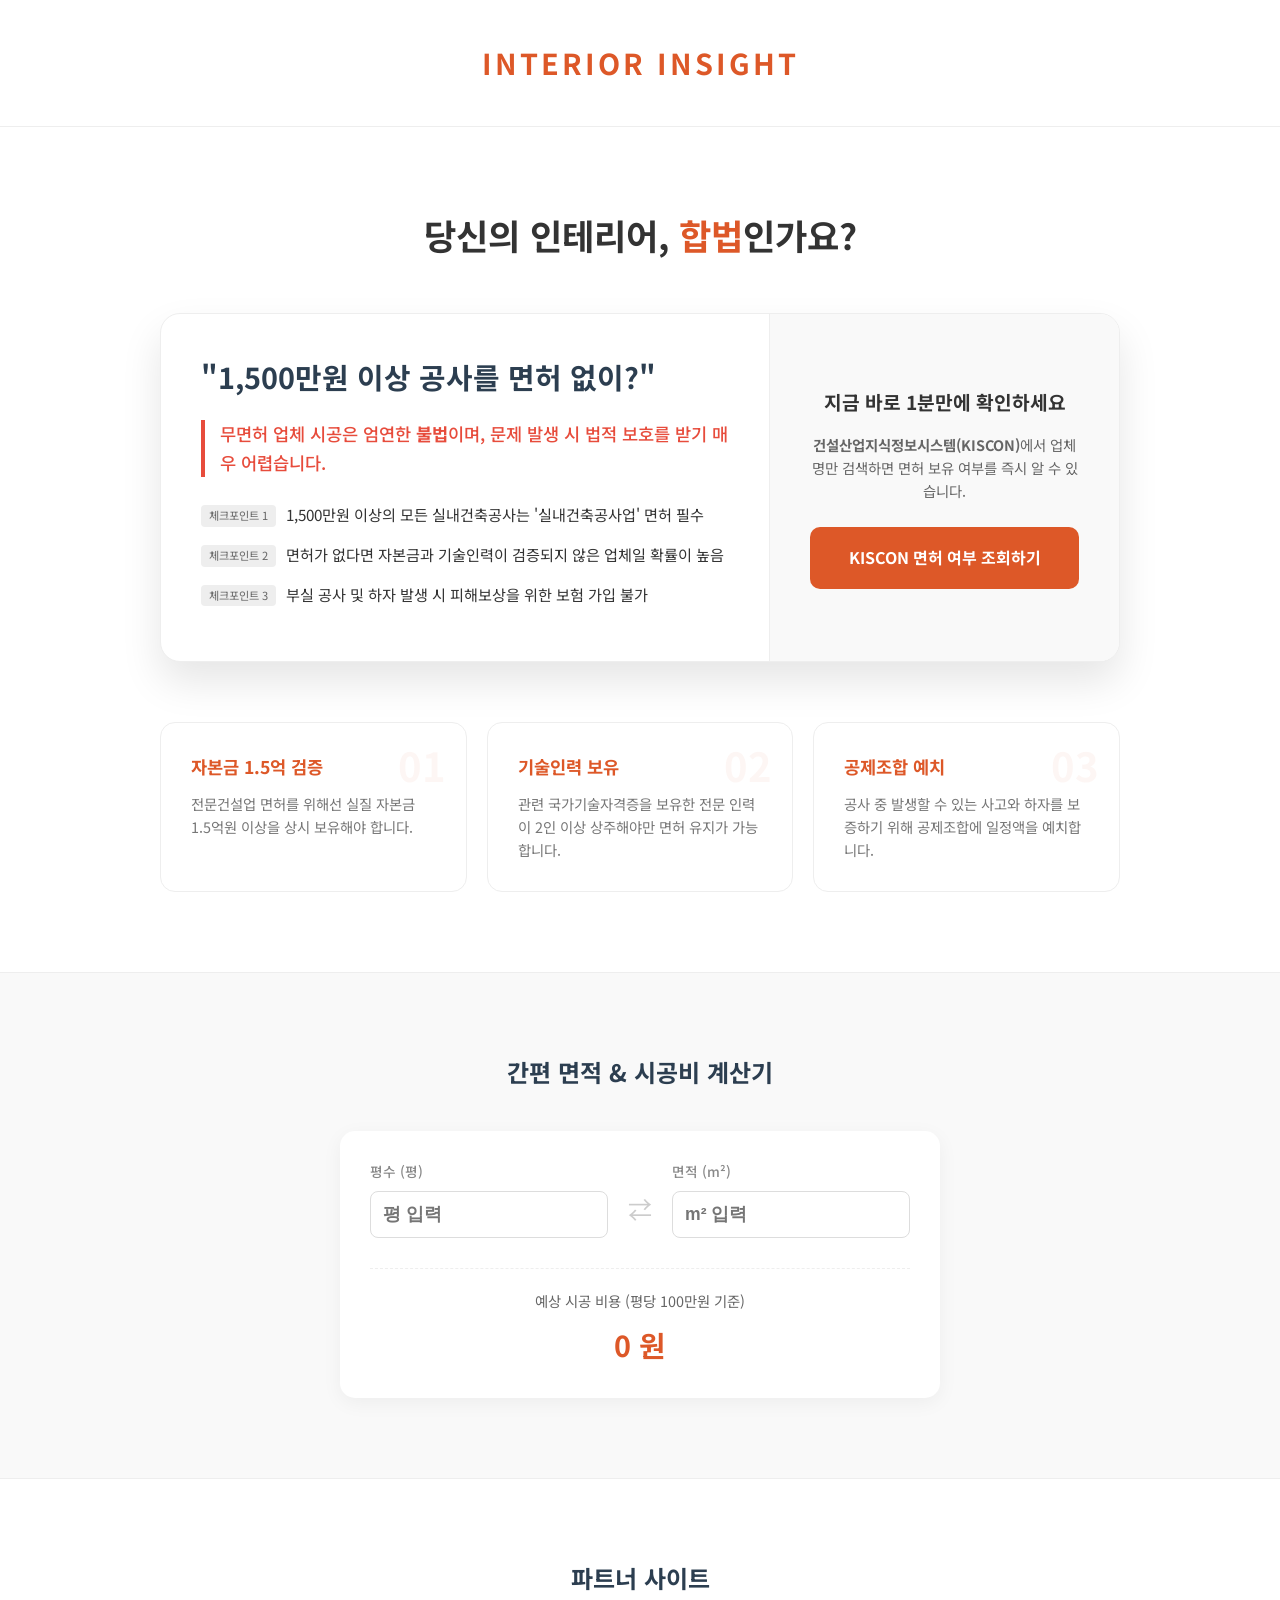
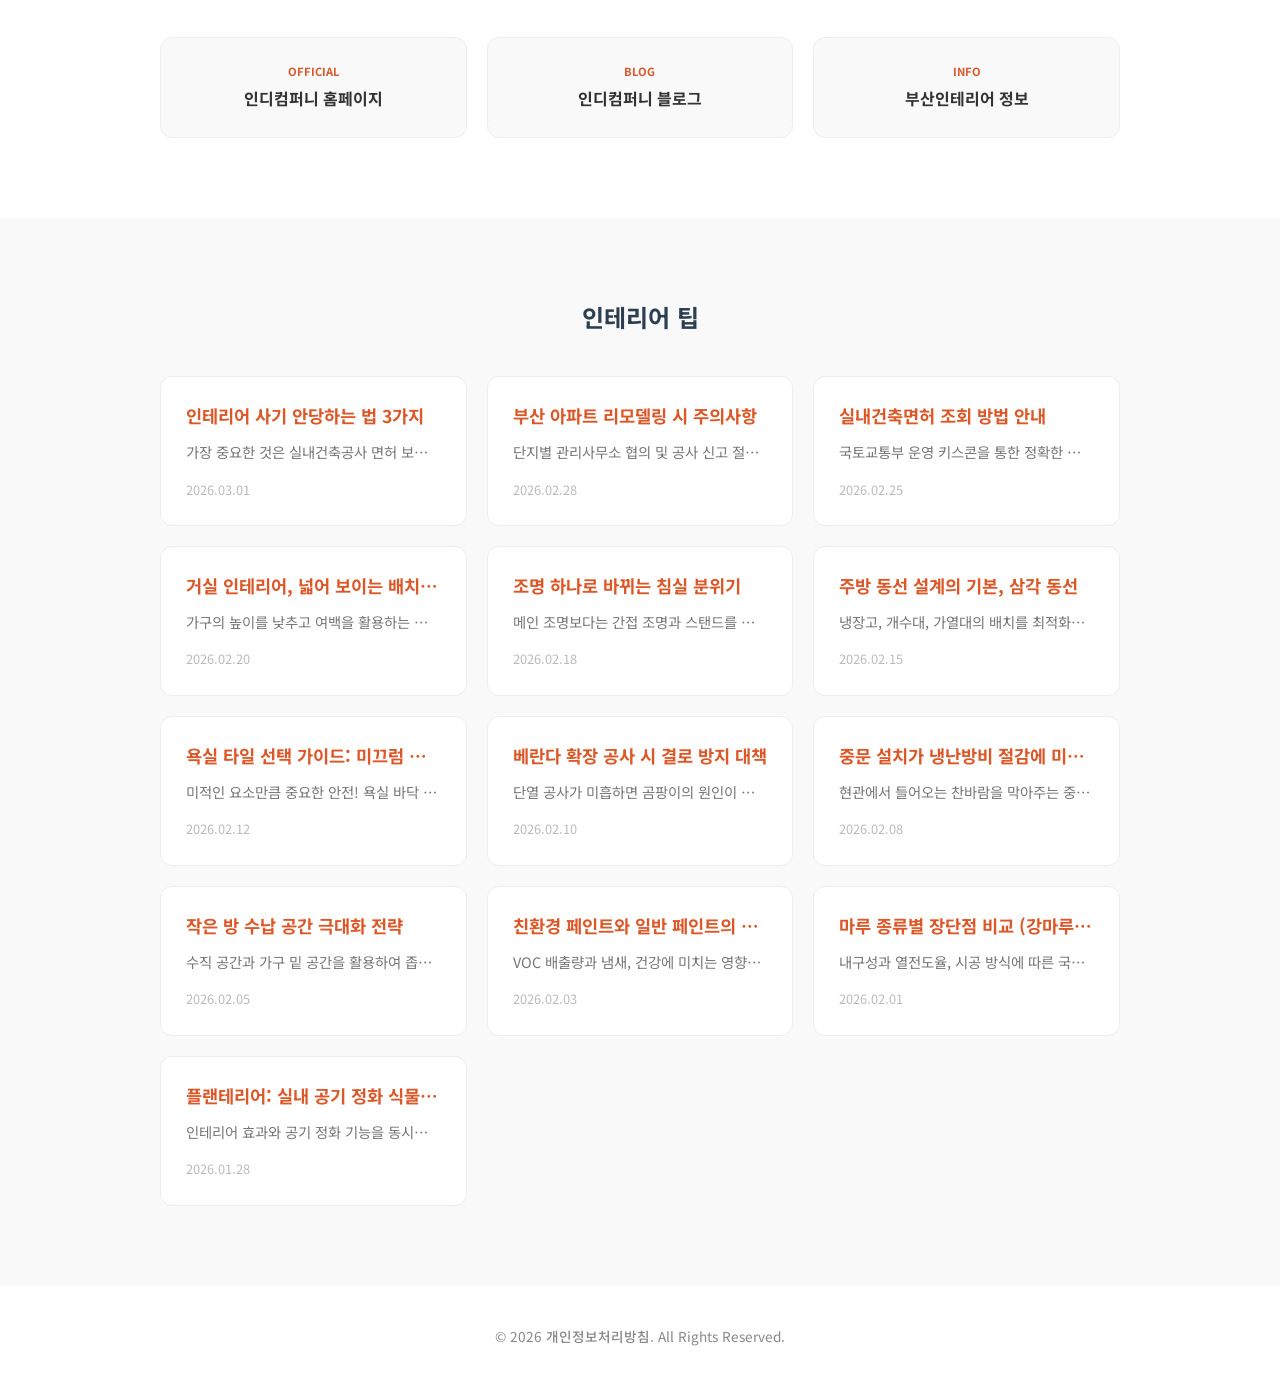
==== commit 10fb3293: "SEO optimization: meta tags, JSON-LD schema, and semantic article structure" ====
--- a/index.html
+++ b/index.html
@@ -3,14 +3,49 @@
 <head>
     <meta charset="UTF-8">
     <meta name="viewport" content="width=device-width, initial-scale=1.0">
-    <title>인테리어 인사이트 | 안전한 공사 가이드</title>
+    <title>인테리어 인사이트 | 실내건축면허 및 인테리어 팁 가이드</title>
+    <meta name="description" content="안전한 인테리어 공사를 위한 실내건축면허 확인 방법, KISCON 조회 안내 및 평수 계산기, 다양한 인테리어 팁을 제공합니다.">
+    <meta name="keywords" content="인테리어, 실내건축면허, KISCON, 건설산업지식정보시스템, 평수계산기, 인테리어팁, 부산인테리어, 인디컴퍼니">
+    <link rel="canonical" href="https://pbn-1.pages.dev/">
+    
+    <!-- Open Graph / Facebook -->
+    <meta property="og:type" content="website">
+    <meta property="og:url" content="https://pbn-1.pages.dev/">
+    <meta property="og:title" content="인테리어 인사이트 | 안전한 공사 가이드">
+    <meta property="og:description" content="실내건축면허 확인부터 면적 계산기까지, 실패 없는 인테리어를 위한 필수 정보">
+    <meta property="og:image" content="data:image/svg+xml,<svg xmlns=%22http://www.w3.org/2000/svg%22 viewBox=%220 0 100 100%22><rect width=%22100%22 height=%22100%22 rx=%2220%22 fill=%22%23dd5828%22/><text x=%2250%%22 y=%2250%%22 dominant-baseline=%22central%22 text-anchor=%22middle%22 font-family=%22sans-serif%22 font-size=%2260%22 fill=%22white%22 font-weight=%22bold%22>IN</text></svg>">
+
+    <!-- Twitter -->
+    <meta property="twitter:card" content="summary_large_image">
+    <meta property="twitter:url" content="https://pbn-1.pages.dev/">
+    <meta property="twitter:title" content="인테리어 인사이트 | 안전한 공사 가이드">
+    <meta property="twitter:description" content="실내건축면허 확인부터 면적 계산기까지, 실패 없는 인테리어를 위한 필수 정보">
+
     <meta name="google-site-verification" content="rQ3T4Zb0qsnyiDBuBfghNWEo0M7zaJluYtVWXfZhH2Q" />
     <meta name="naver-site-verification" content="d1d86244e02f57ee0565514d2c14b8e3da4ac528" />
+    
     <link rel="stylesheet" href="style.css">
     <link rel="preconnect" href="https://fonts.googleapis.com">
     <link rel="preconnect" href="https://fonts.gstatic.com" crossorigin>
     <link href="https://fonts.googleapis.com/css2?family=Noto+Sans+KR:wght@300;400;700&display=swap" rel="stylesheet">
     <link rel="icon" href="data:image/svg+xml,<svg xmlns=%22http://www.w3.org/2000/svg%22 viewBox=%220 0 100 100%22><rect width=%22100%22 height=%22100%22 rx=%2220%22 fill=%22%23dd5828%22/><text x=%2250%%22 y=%2250%%22 dominant-baseline=%22central%22 text-anchor=%22middle%22 font-family=%22sans-serif%22 font-size=%2260%22 fill=%22white%22 font-weight=%22bold%22>IN</text></svg>">
+    
+    <!-- Structured Data (JSON-LD) -->
+    <script type="application/ld+json">
+    {
+      "@context": "https://schema.org",
+      "@type": "WebSite",
+      "name": "인테리어 인사이트",
+      "url": "https://pbn-1.pages.dev/",
+      "description": "실내건축면허 확인 및 인테리어 관련 팁 제공",
+      "potentialAction": {
+        "@type": "SearchAction",
+        "target": "https://pbn-1.pages.dev/search?q={search_term_string}",
+        "query-input": "required name=search_term_string"
+      }
+    }
+    </script>
+
     <script type="text/javascript">
         (function(c,l,a,r,i,t,y){
             c[a]=c[a]||function(){(c[a].q=c[a].q||[]).push(arguments)};
@@ -115,7 +150,7 @@
             <div class="container">
                 <h3 class="section-subtitle">인테리어 팁</h3>
                 <div class="blog-grid" id="main-blog-feed">
-                    <!-- Posts will be loaded here -->
+                    <!-- Posts will be loaded here dynamically -->
                 </div>
             </div>
         </section>
@@ -219,9 +254,11 @@
 
             const detailContent = document.getElementById('post-detail-content');
             detailContent.innerHTML = `
-                <h2 style="color: var(--primary-color); margin-bottom: 10px;">${post.title}</h2>
-                <p style="font-size: 0.8rem; color: #999; margin-bottom: 20px;">작성일: ${post.date}</p>
-                <div style="line-height: 1.8; color: #444; white-space: pre-wrap;">${post.content || post.desc}</div>
+                <article>
+                    <h2 style="color: var(--primary-color); margin-bottom: 10px;">${post.title}</h2>
+                    <p style="font-size: 0.8rem; color: #999; margin-bottom: 20px;">작성일: ${post.date}</p>
+                    <div class="article-body" style="line-height: 1.8; color: #444; white-space: pre-wrap;">${post.content || post.desc}</div>
+                </article>
             `;
             openModal('post-modal');
         }
@@ -232,16 +269,20 @@
             const posts = getPosts();
             
             posts.forEach(post => {
-                const div = document.createElement('div');
-                div.className = 'blog-feed-item';
-                div.style.cursor = 'pointer';
-                div.onclick = () => showPostDetail(post.id);
-                div.innerHTML = `
-                    <h4>${post.title}</h4>
+                const article = document.createElement('article');
+                article.className = 'blog-feed-item';
+                article.style.cursor = 'pointer';
+                article.onclick = () => showPostDetail(post.id);
+                article.innerHTML = `
+                    <header>
+                        <h4>${post.title}</h4>
+                    </header>
                     <p>${post.desc}</p>
-                    <span>${post.date}</span>
+                    <footer>
+                        <span>${post.date}</span>
+                    </footer>
                 `;
-                feed.appendChild(div);
+                feed.appendChild(article);
             });
         }
 
--- a/style.css
+++ b/style.css
@@ -336,11 +336,26 @@
 
 .blog-feed-item h4 {
     margin-bottom: 10px;
-    color: var(--secondary-color);
+    color: var(--primary-color);
     font-size: 1.1rem;
     white-space: nowrap;
     overflow: hidden;
     text-overflow: ellipsis;
+}
+
+.blog-feed-item header {
+    background: transparent;
+    padding: 0;
+    border: none;
+    text-align: left;
+}
+
+.blog-feed-item footer {
+    padding: 0;
+    margin-top: 10px;
+    border: none;
+    background: transparent;
+    text-align: left;
 }
 
 .blog-feed-item p {
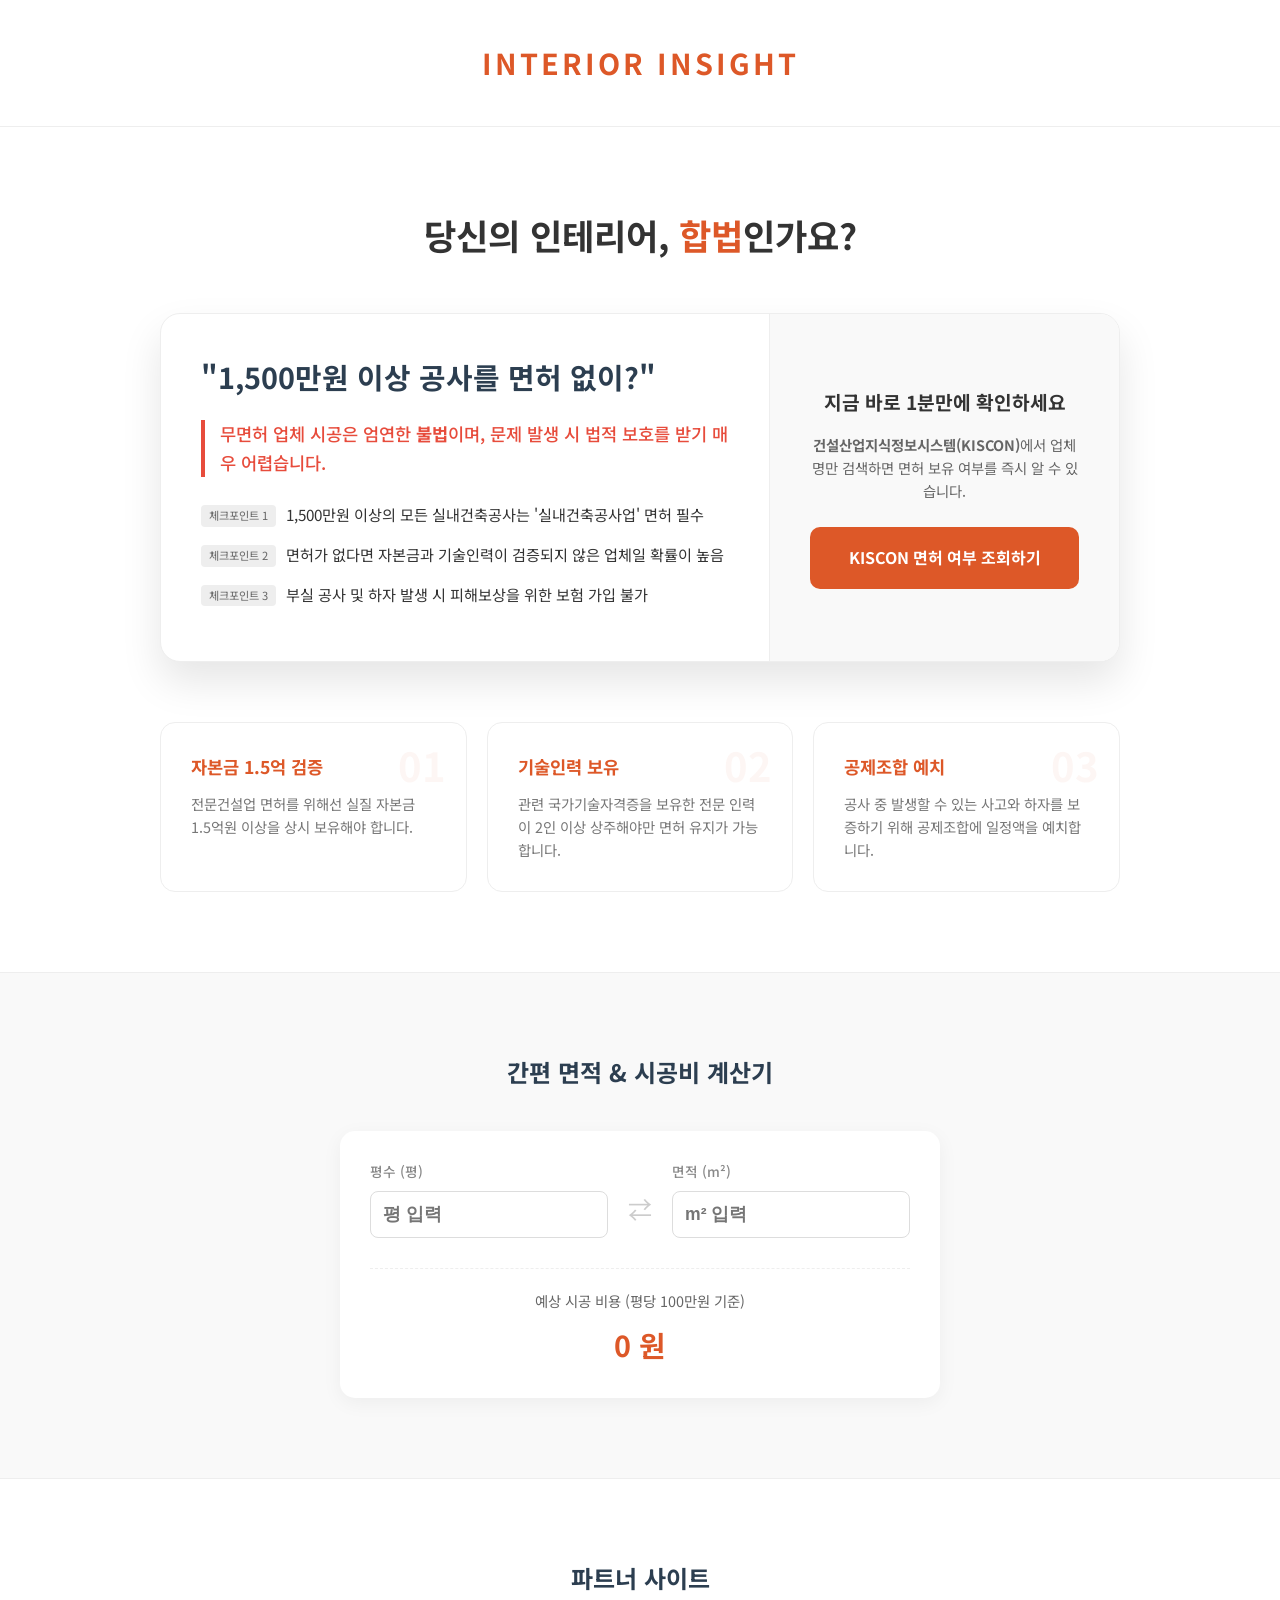
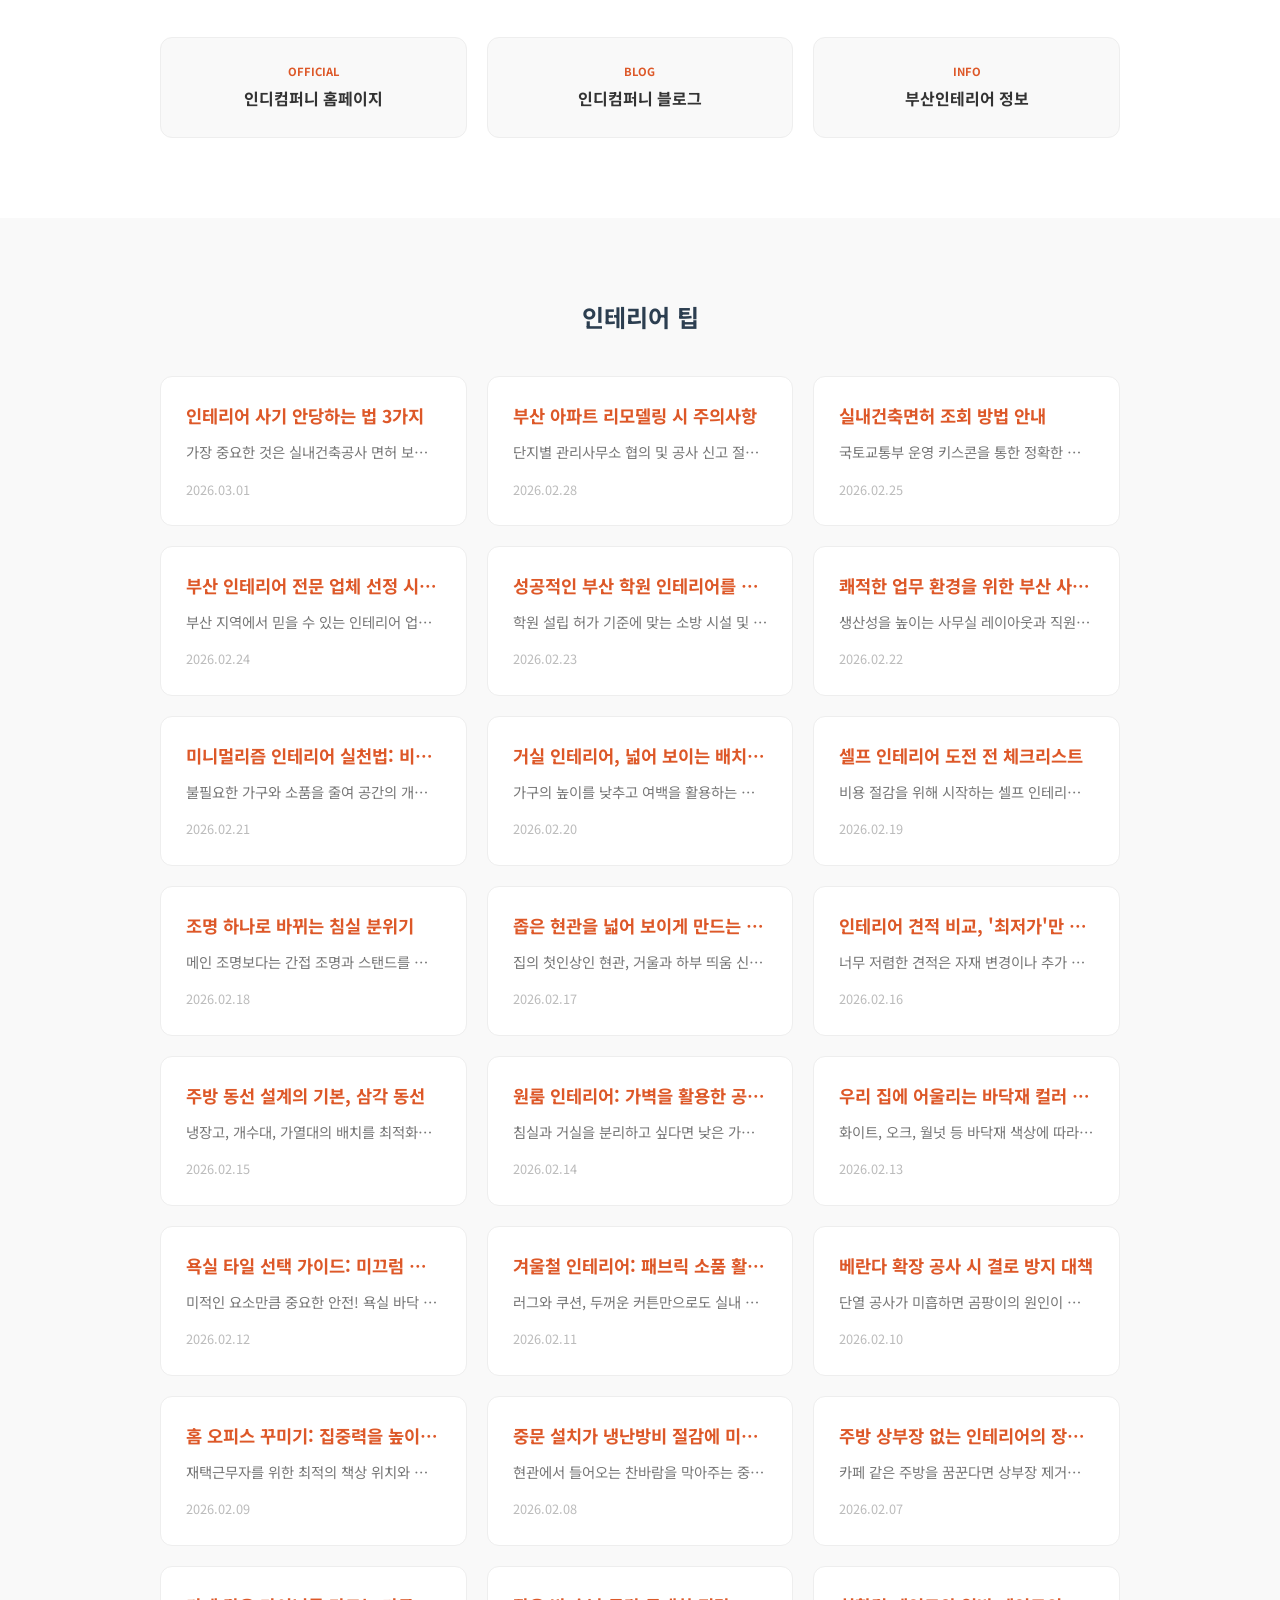
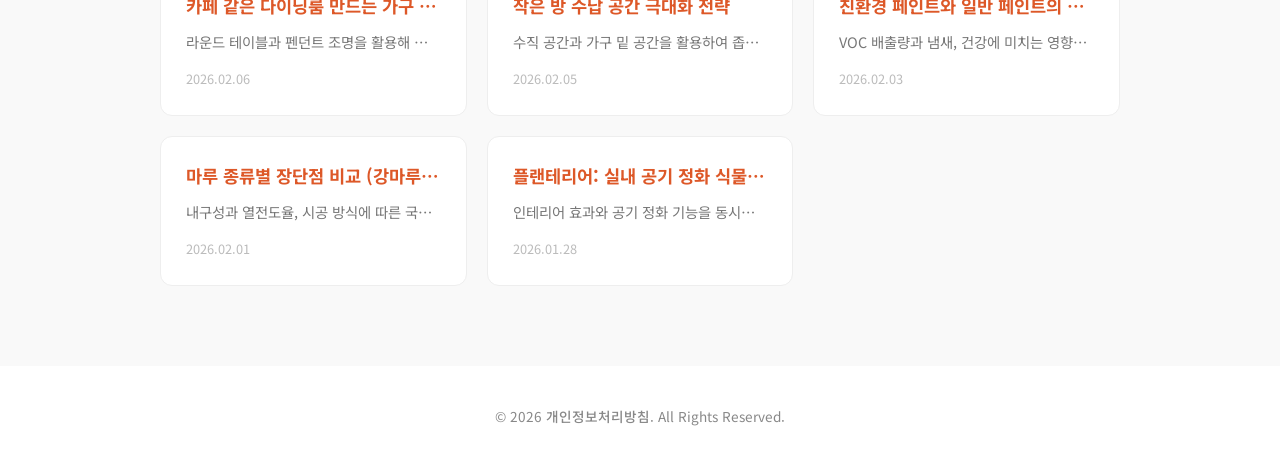
==== commit 52018ac9: "Expand blog content: add 10 general tips and 3 Busan-specific interior guides" ====
--- a/index.html
+++ b/index.html
@@ -13,13 +13,14 @@
     <meta property="og:url" content="https://pbn-1.pages.dev/">
     <meta property="og:title" content="인테리어 인사이트 | 안전한 공사 가이드">
     <meta property="og:description" content="실내건축면허 확인부터 면적 계산기까지, 실패 없는 인테리어를 위한 필수 정보">
-    <meta property="og:image" content="data:image/svg+xml,<svg xmlns=%22http://www.w3.org/2000/svg%22 viewBox=%220 0 100 100%22><rect width=%22100%22 height=%22100%22 rx=%2220%22 fill=%22%23dd5828%22/><text x=%2250%%22 y=%2250%%22 dominant-baseline=%22central%22 text-anchor=%22middle%22 font-family=%22sans-serif%22 font-size=%2260%22 fill=%22white%22 font-weight=%22bold%22>IN</text></svg>">
+    <meta property="og:image" content="data:image/svg+xml,<svg xmlns=%22http://www.w3.org/2000/svg%22 width=%221200%22 height=%22630%22 viewBox=%220 0 1200 630%22><rect width=%221200%22 height=%22630%22 fill=%22%23dd5828%22/><text x=%2250%%22 y=%2250%%22 dominant-baseline=%22central%22 text-anchor=%22middle%22 font-family=%22'Noto Sans KR', sans-serif%22 font-size=%2280%22 fill=%22white%22 font-weight=%22bold%22 letter-spacing=%2210%22>INTERIOR INSIGHT</text></svg>">
 
     <!-- Twitter -->
     <meta property="twitter:card" content="summary_large_image">
     <meta property="twitter:url" content="https://pbn-1.pages.dev/">
     <meta property="twitter:title" content="인테리어 인사이트 | 안전한 공사 가이드">
     <meta property="twitter:description" content="실내건축면허 확인부터 면적 계산기까지, 실패 없는 인테리어를 위한 필수 정보">
+    <meta property="twitter:image" content="data:image/svg+xml,<svg xmlns=%22http://www.w3.org/2000/svg%22 width=%221200%22 height=%22630%22 viewBox=%220 0 1200 630%22><rect width=%221200%22 height=%22630%22 fill=%22%23dd5828%22/><text x=%2250%%22 y=%2250%%22 dominant-baseline=%22central%22 text-anchor=%22middle%22 font-family=%22'Noto Sans KR', sans-serif%22 font-size=%2280%22 fill=%22white%22 font-weight=%22bold%22 letter-spacing=%2210%22>INTERIOR INSIGHT</text></svg>">
 
     <meta name="google-site-verification" content="rQ3T4Zb0qsnyiDBuBfghNWEo0M7zaJluYtVWXfZhH2Q" />
     <meta name="naver-site-verification" content="d1d86244e02f57ee0565514d2c14b8e3da4ac528" />
@@ -230,12 +231,25 @@
             { id: 1, title: "인테리어 사기 안당하는 법 3가지", date: "2026.03.01", desc: "가장 중요한 것은 실내건축공사 면허 보유 여부입니다. 면허가 없는 업체와의 계약은 추후 법적 분쟁 시 매우 불리하게 작용할 수 있습니다.", content: "인테리어 공사를 계획 중이시라면 반드시 다음 세 가지를 확인하세요.\n\n1. KISCON을 통한 실내건축공사업 면허 조회\n2. 하자이행보증보험 가입 가능 여부 확인\n3. 상세한 견적서와 공정표 요청" },
             { id: 2, title: "부산 아파트 리모델링 시 주의사항", date: "2026.02.28", desc: "단지별 관리사무소 협의 및 공사 신고 절차 안내입니다. 특히 노후 아파트의 경우 배관 및 결로 문제 해결이 시급합니다.", content: "부산 지역 아파트 리모델링은 습도가 높은 해안가 특성을 고려해야 합니다.\n\n- 단열 공사: 결로 방지를 위한 프리미엄 단열재 사용 권장\n- 소음 신고: 공사 최소 2주 전 관리사무소 신고 및 주민 동의 확보" },
             { id: 3, title: "실내건축면허 조회 방법 안내", date: "2026.02.25", desc: "국토교통부 운영 키스콘을 통한 정확한 업체 확인법. 업체명만 알면 누구나 1분만에 조회가 가능합니다.", content: "KISCON 사이트 접속 후 '업체조회' 메뉴에서 업체명을 검색하세요. 실내건축공사업 면허가 검색되지 않는다면 1,500만원 이상의 공사를 맡겨서는 안 됩니다." },
+            { id: 14, title: "부산 인테리어 전문 업체 선정 시 필수 체크리스트", date: "2026.02.24", desc: "부산 지역에서 믿을 수 있는 인테리어 업체를 고르는 팁입니다. 포트폴리오와 면허 확인은 기본입니다.", content: "부산 인테리어 업체 선정 시 다음을 확인하세요.\n1. 실내건축공사업 면허 보유 여부 (KISCON 확인)\n2. 부산 지역 내 실제 시공 사례(포트폴리오) 확인\n3. 사후 관리(A/S) 기간 및 보증 범위 명시 여부" },
+            { id: 15, title: "성공적인 부산 학원 인테리어를 위한 핵심 포인트", date: "2026.02.23", desc: "학원 설립 허가 기준에 맞는 소방 시설 및 공간 구획 노하우를 공개합니다. 교육 환경 최적화가 정답입니다.", content: "학원 인테리어는 디자인보다 '허가'가 우선입니다.\n- 소방 완비 증명서 발급을 위한 불연재 사용\n- 강의실 면적 기준 준수\n- 학습 집중도를 높이는 4000K 주백색 조명 설계" },
+            { id: 16, title: "쾌적한 업무 환경을 위한 부산 사무실 인테리어 팁", date: "2026.02.22", desc: "생산성을 높이는 사무실 레이아웃과 직원들의 휴게 공간 구성 방법을 제안합니다.", content: "사무실 인테리어의 트렌드는 '소통'과 '휴식'입니다.\n- 개방형 업무 공간과 집중형 부스 병행\n- 동선을 고려한 탕비실 및 라운지 배치\n- 기업 브랜드 컬러를 활용한 포인트 벽면 디자인" },
+            { id: 17, title: "미니멀리즘 인테리어 실천법: 비움의 미학", date: "2026.02.21", desc: "불필요한 가구와 소품을 줄여 공간의 개방감을 극대화하는 미니멀 인테리어의 기초를 알아봅니다.", content: "미니멀리즘은 무조건 버리는 것이 아니라, 나에게 꼭 필요한 것에 집중하는 것입니다. 히든 수납장을 활용해 시각적 노이즈를 줄이세요." },
             { id: 4, title: "거실 인테리어, 넓어 보이는 배치 팁", date: "2026.02.20", desc: "가구의 높이를 낮추고 여백을 활용하는 것이 거실을 더 넓어 보이게 하는 핵심 전략입니다.", content: "1. 낮은 소파 선택\n2. 벽면 색상과 맞춘 커튼 설치\n3. 다리가 얇은 가구 활용으로 개방감 확보" },
+            { id: 18, title: "셀프 인테리어 도전 전 체크리스트", date: "2026.02.19", desc: "비용 절감을 위해 시작하는 셀프 인테리어, 하지만 예상치 못한 변수가 많습니다. 미리 준비하세요.", content: "직접 할 수 있는 공정(페인트, 필름)과 전문가가 필요한 공정(전기, 설비)을 명확히 구분하는 것이 실패를 줄이는 지름길입니다." },
             { id: 5, title: "조명 하나로 바뀌는 침실 분위기", date: "2026.02.18", desc: "메인 조명보다는 간접 조명과 스탠드를 활용하여 아늑한 침실 무드를 조성하는 방법을 소개합니다.", content: "침실은 휴식의 공간입니다. 3000K 내외의 전구색 조명을 활용해 눈의 피로를 낮추고 심리적 안정감을 높이세요." },
+            { id: 19, title: "좁은 현관을 넓어 보이게 만드는 디자인", date: "2026.02.17", desc: "집의 첫인상인 현관, 거울과 하부 띄움 신발장을 활용해 좁은 공간을 극복하는 팁입니다.", content: "현관 중문은 투명 유리를 사용해 개방감을 주고, 하부 간접 조명을 설치하면 공간이 훨씬 깊어 보입니다." },
+            { id: 20, title: "인테리어 견적 비교, '최저가'만 찾으면 안 되는 이유", date: "2026.02.16", desc: "너무 저렴한 견적은 자재 변경이나 추가 비용 발생의 원인이 됩니다. 합리적인 견적 분석법을 안내합니다.", content: "견적서의 '식' 단위 표기를 주의하세요. 상세 내역과 자재 브랜드가 명시된 업체를 선택해야 나중에 분쟁이 없습니다." },
             { id: 6, title: "주방 동선 설계의 기본, 삼각 동선", date: "2026.02.15", desc: "냉장고, 개수대, 가열대의 배치를 최적화하여 요리 시간을 단축하는 주방 동선 가이드입니다.", content: "삼각 동선(Work Triangle)의 합이 4~6미터 사이일 때 가장 효율적인 주방 작업이 가능합니다." },
+            { id: 21, title: "원룸 인테리어: 가벽을 활용한 공간 분리", date: "2026.02.14", desc: "침실과 거실을 분리하고 싶다면 낮은 가벽이나 오픈형 책장을 활용해 보세요.", content: "답답하지 않게 공간을 나누는 것이 포인트입니다. 유리 가벽은 시각적 개방감을 유지하면서도 독립된 공간감을 줍니다." },
+            { id: 22, title: "우리 집에 어울리는 바닥재 컬러 선택 가이드", date: "2026.02.13", desc: "화이트, 오크, 월넛 등 바닥재 색상에 따라 달라지는 집안 분위기를 비교해 드립니다.", content: "좁은 집은 밝은 톤의 바닥재로 넓어 보이게, 넓은 집은 무게감 있는 짙은 톤으로 고급스럽게 연출하는 것이 일반적입니다." },
             { id: 7, title: "욕실 타일 선택 가이드: 미끄럼 방지 필수", date: "2026.02.12", desc: "미적인 요소만큼 중요한 안전! 욕실 바닥 타일 선택 시 반드시 확인해야 할 논슬립 등급 안내입니다.", content: "욕실 바닥은 R10 이상의 논슬립 등급을 가진 포세린 타일을 추천합니다." },
+            { id: 23, title: "겨울철 인테리어: 패브릭 소품 활용하기", date: "2026.02.11", desc: "러그와 쿠션, 두꺼운 커튼만으로도 실내 온도를 높이고 따뜻한 분위기를 연출할 수 있습니다.", content: "벨벳이나 울 소재의 패브릭은 시각적인 온기를 줄 뿐만 아니라 실제로 실내 온기를 잡아두는 효과가 있습니다." },
             { id: 8, title: "베란다 확장 공사 시 결로 방지 대책", date: "2026.02.10", desc: "단열 공사가 미흡하면 곰팡이의 원인이 됩니다. 베란다 확장 시 필수적인 단열재 시공법을 알아봅니다.", content: "우레탄 폼 단열과 이중창 설치는 선택이 아닌 필수입니다. 틈새 없는 시공이 결로를 막습니다." },
+            { id: 24, title: "홈 오피스 꾸미기: 집중력을 높이는 조명", date: "2026.02.09", desc: "재택근무자를 위한 최적의 책상 위치와 눈이 편안한 조명 배치 노하우를 소개합니다.", content: "창을 등지는 것보다 측면에 두는 것이 모니터 반사를 줄입니다. 책상 전용 스탠드로 조도를 확보하세요." },
             { id: 9, title: "중문 설치가 냉난방비 절감에 미치는 영향", date: "2026.02.08", desc: "현관에서 들어오는 찬바람을 막아주는 중문의 에너지 절감 효과와 소음 차단 기능을 분석합니다.", content: "중문 설치만으로도 실내 온도를 2~3도 가량 높게 유지할 수 있어 난방비 절감에 큰 도움이 됩니다." },
+            { id: 25, title: "주방 상부장 없는 인테리어의 장단점", date: "2026.02.07", desc: "카페 같은 주방을 꿈꾼다면 상부장 제거를 고민해 보세요. 수납과 미학 사이의 선택 가이드입니다.", content: "개방감은 최고지만 수납 공간이 부족해집니다. 하부장 수납을 극대화하거나 별도의 팬트리가 필요합니다." },
+            { id: 26, title: "카페 같은 다이닝룸 만드는 가구 배치", date: "2026.02.06", desc: "라운드 테이블과 펜던트 조명을 활용해 거실 한 켠을 멋진 홈카페로 변신시켜 보세요.", content: "식탁 위의 조명 높이는 테이블 상판에서 70~80cm 위가 가장 적당하며 따뜻한 전구색을 추천합니다." },
             { id: 10, title: "작은 방 수납 공간 극대화 전략", date: "2026.02.05", desc: "수직 공간과 가구 밑 공간을 활용하여 좁은 방을 더 효율적으로 사용하는 수납 팁입니다.", content: "상부장 설치와 멀티 가구(수납형 침대 등)를 활용하여 바닥 노출 면적을 최대한 확보하세요." },
             { id: 11, title: "친환경 페인트와 일반 페인트의 차이점", date: "2026.02.03", desc: "VOC 배출량과 냄새, 건강에 미치는 영향을 중심으로 친환경 페인트 선택의 중요성을 알아봅니다.", content: "친환경 인증 마크를 확인하세요. 아토피나 호흡기 질환이 있다면 수성 친환경 페인트가 정답입니다." },
             { id: 12, title: "마루 종류별 장단점 비교 (강마루 vs 강화마루)", date: "2026.02.01", desc: "내구성과 열전도율, 시공 방식에 따른 국내 바닥재 시장의 두 강자를 완벽 비교 분석합니다.", content: "찍힘에 강한 강화마루와 보행감 및 열전도율이 좋은 강마루 중 본인의 라이프스타일에 맞는 선택을 돕습니다." },
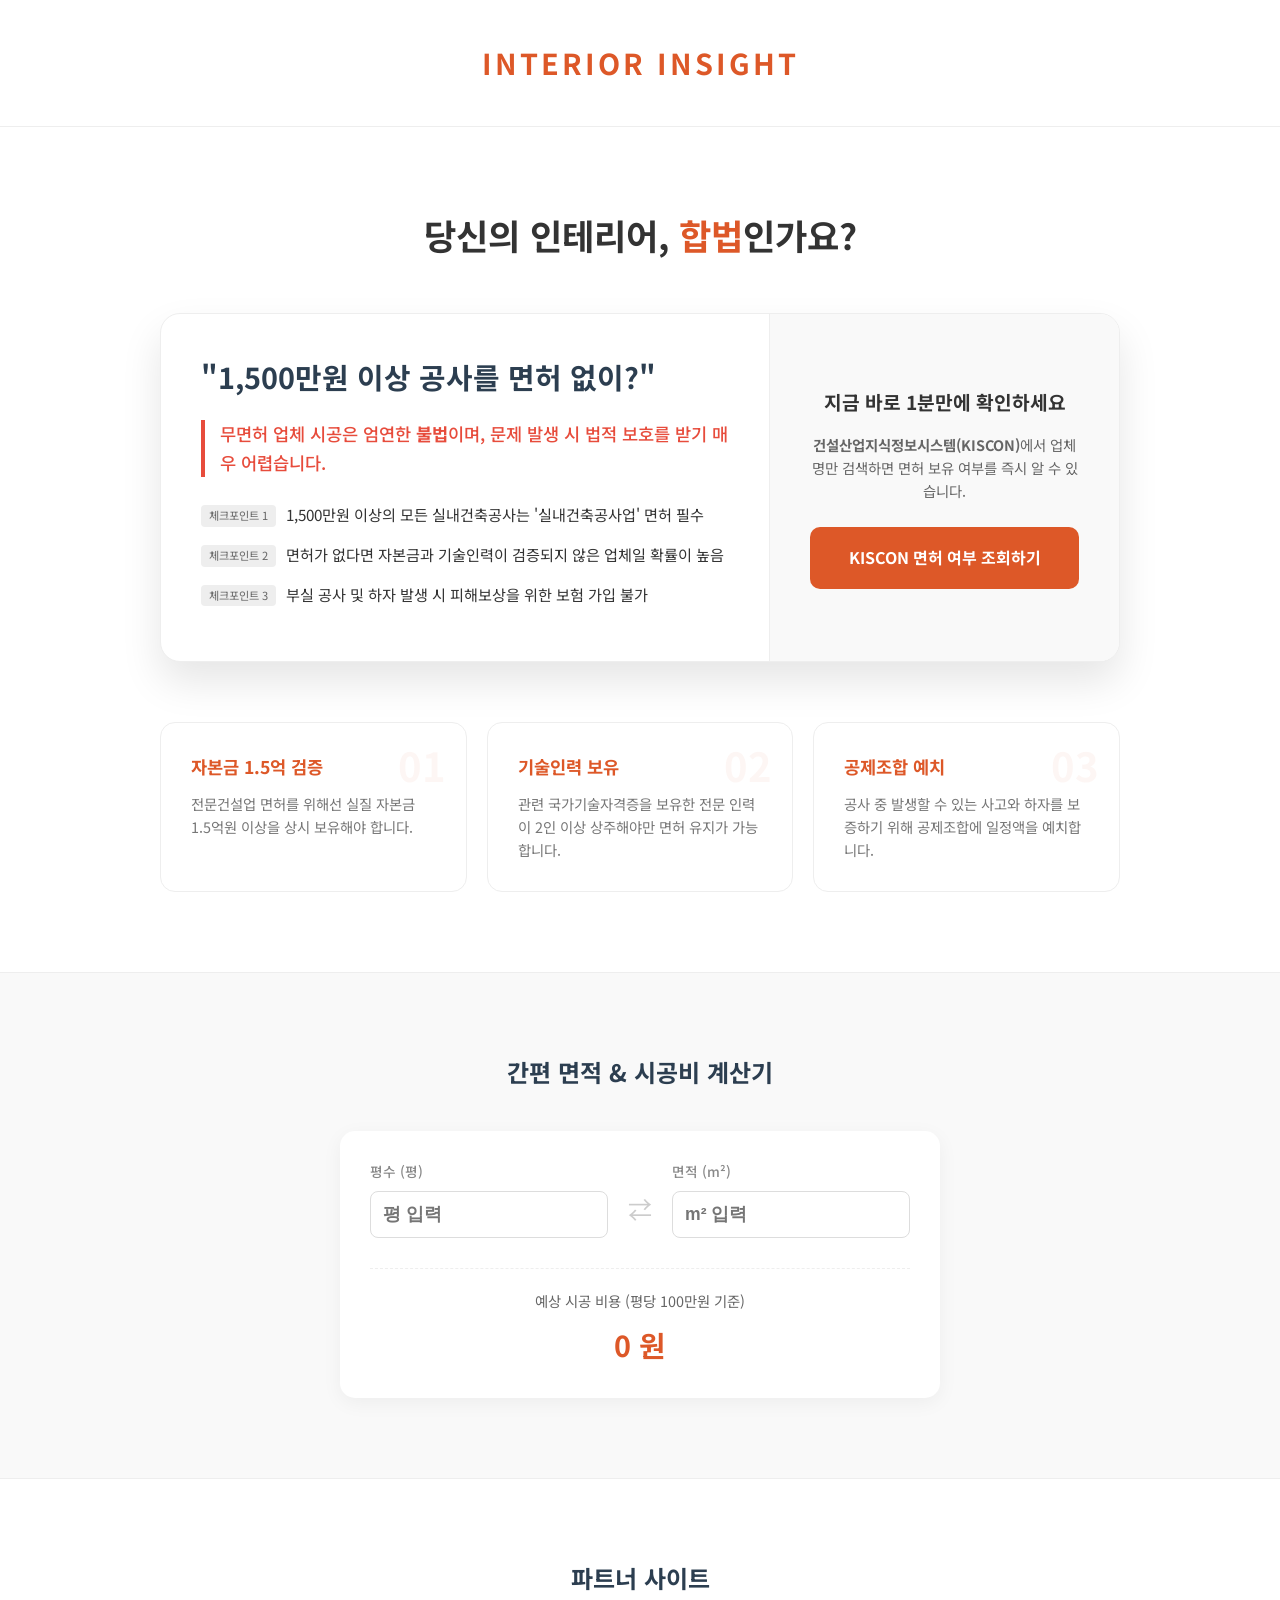
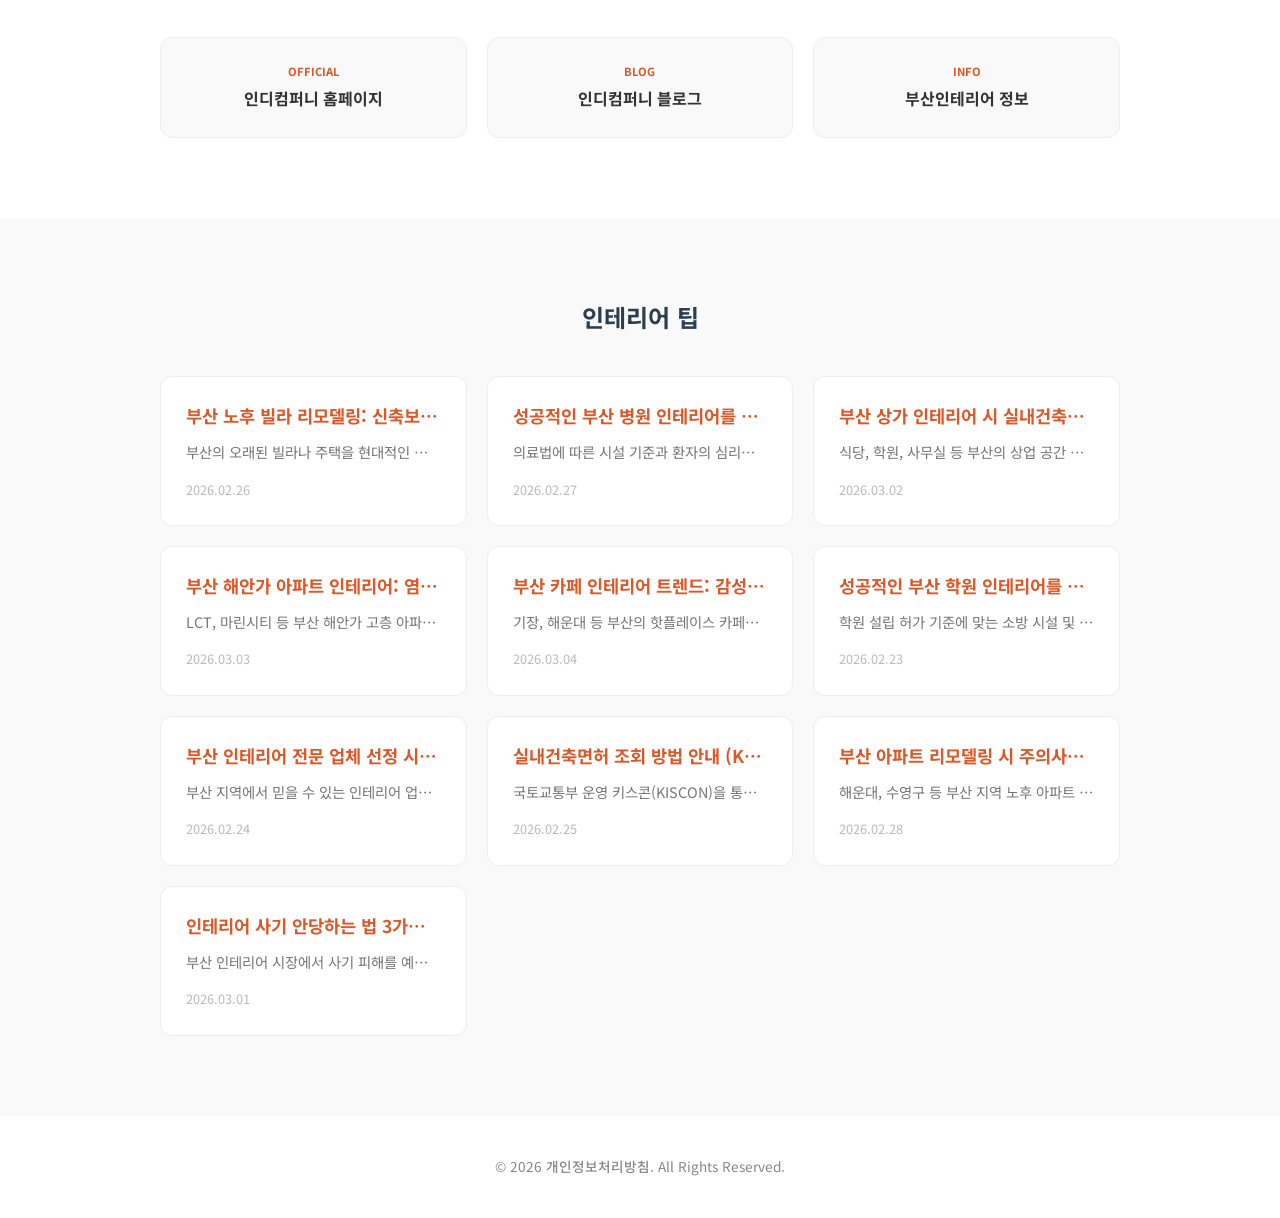
==== commit 6c4f3bfd: "feat: SEO 최적화, 게시글 30개 확장, 관리자 대시보드(dashboard.html) 및 에디터(editor.html) 추가" ====
--- a/index.html
+++ b/index.html
@@ -38,12 +38,53 @@
       "@type": "WebSite",
       "name": "인테리어 인사이트",
       "url": "https://pbn-1.pages.dev/",
-      "description": "실내건축면허 확인 및 인테리어 관련 팁 제공",
-      "potentialAction": {
-        "@type": "SearchAction",
-        "target": "https://pbn-1.pages.dev/search?q={search_term_string}",
-        "query-input": "required name=search_term_string"
+      "description": "실내건축면허 확인 및 부산 인테리어 관련 전문 팁 제공",
+      "publisher": {
+        "@type": "Organization",
+        "name": "인테리어 인사이트",
+        "logo": {
+          "@type": "ImageObject",
+          "url": "https://pbn-1.pages.dev/favicon.ico"
+        }
       }
+    }
+    </script>
+    <script type="application/ld+json" id="blog-posts-schema">
+    {
+      "@context": "https://schema.org",
+      "@type": "Blog",
+      "headline": "인테리어 전문가 가이드 및 부산 리모델링 팁",
+      "description": "실내건축면허 조회부터 아파트, 상가, 학원 인테리어까지 전문가가 알려주는 필수 정보",
+      "blogPost": [
+        {
+          "@type": "BlogPosting",
+          "headline": "인테리어 사기 안당하는 법 3가지: 실내건축면허 확인의 중요성",
+          "datePublished": "2026-03-01",
+          "author": {"@type": "Person", "name": "인테리어 전문가"},
+          "description": "부산 인테리어 시장에서 사기 피해를 예방하기 위한 가장 확실한 방법인 KISCON 실내건축공사업 면허 조회 방법을 상세히 설명합니다."
+        },
+        {
+          "@type": "BlogPosting",
+          "headline": "부산 아파트 리모델링 시 주의사항 및 비용 절감 노하우",
+          "datePublished": "2026-02-28",
+          "author": {"@type": "Person", "name": "인테리어 전문가"},
+          "description": "해운대, 수영구 등 부산 지역 노후 아파트 리모델링 시 필수적인 단열, 방수 공사 및 관리사무소 신고 절차를 안내합니다."
+        },
+        {
+          "@type": "BlogPosting",
+          "headline": "부산 카페 인테리어 트렌드: 감성과 실용성을 동시에",
+          "datePublished": "2026-03-04",
+          "author": {"@type": "Person", "name": "인테리어 전문가"},
+          "description": "기장, 해운대 등 부산의 핫플레이스 카페들의 인테리어 특징과 상가 리모델링 시 주의점을 분석합니다."
+        },
+        {
+          "@type": "BlogPosting",
+          "headline": "부산 해안가 아파트 인테리어: 염해와 습기 잡는 법",
+          "datePublished": "2026-03-03",
+          "author": {"@type": "Person", "name": "인테리어 전문가"},
+          "description": "LCT, 마린시티 등 부산 해안가 고층 아파트 리모델링 시 필수적인 특수 자재 시공 가이드를 제공합니다."
+        }
+      ]
     }
     </script>
 
@@ -153,6 +194,21 @@
                 <div class="blog-grid" id="main-blog-feed">
                     <!-- Posts will be loaded here dynamically -->
                 </div>
+                <!-- SEO Content for Search Engines -->
+                <noscript>
+                    <article>
+                        <h2>인테리어 사기 안당하는 법 3가지: 실내건축면허 확인 필수</h2>
+                        <p>부산 인테리어 시장에서 사기 피해를 예방하기 위한 가장 확실한 방법은 KISCON 실내건축공사업 면허 보유 여부를 확인하는 것입니다. 1,500만원 이상의 모든 실내건축공사는 반드시 면허를 보유한 업체가 시공해야 하며, 건설산업지식정보시스템을 통해 1분 만에 조회가 가능합니다.</p>
+                    </article>
+                    <article>
+                        <h2>부산 아파트 리모델링 시 주의사항 및 비용 절감 노하우</h2>
+                        <p>해운대, 수영구 등 부산 지역 노후 아파트 리모델링 시 반드시 체크해야 할 단열, 방수 공사 및 관리사무소 협의 절차를 상세히 안내합니다. 특히 결로 방지를 위한 우레탄 폼 단열과 샷시 교체는 냉난방 효율 극대화에 필수적입니다.</p>
+                    </article>
+                    <article>
+                        <h2>실내건축면허 조회 방법 안내 (KISCON 완벽 가이드)</h2>
+                        <p>국토교통부 운영 키스콘(KISCON)을 통해 1분 만에 인테리어 업체의 신뢰도를 검증하는 방법을 단계별로 소개합니다. 업체명이나 사업자등록번호만으로 전문건설업 면허 보유 여부와 행정처분 이력을 확인할 수 있습니다.</p>
+                    </article>
+                </noscript>
             </div>
         </section>
     </main>
@@ -186,19 +242,10 @@
         </div>
     </footer>
 
+    <script src="main.js"></script>
     <script>
-        function openModal(id) { document.getElementById(id).style.display = "block"; }
-        function closeModal(id) { document.getElementById(id).style.display = "none"; }
-
-        window.onclick = function(event) {
-            if (event.target.className === 'modal') {
-                event.target.style.display = "none";
-            }
-        }
-
         document.getElementById("open-policy").onclick = function() { openModal('policy-modal'); }
-
-        // Calculator Logic
+        // Calculator Logic ... (remains the same)
         function calcArea(type) {
             const pInput = document.getElementById('input-pyeong');
             const mInput = document.getElementById('input-m2');
@@ -226,81 +273,7 @@
             }
         }
 
-        // Blog Data Management
-        const defaultPosts = [
-            { id: 1, title: "인테리어 사기 안당하는 법 3가지", date: "2026.03.01", desc: "가장 중요한 것은 실내건축공사 면허 보유 여부입니다. 면허가 없는 업체와의 계약은 추후 법적 분쟁 시 매우 불리하게 작용할 수 있습니다.", content: "인테리어 공사를 계획 중이시라면 반드시 다음 세 가지를 확인하세요.\n\n1. KISCON을 통한 실내건축공사업 면허 조회\n2. 하자이행보증보험 가입 가능 여부 확인\n3. 상세한 견적서와 공정표 요청" },
-            { id: 2, title: "부산 아파트 리모델링 시 주의사항", date: "2026.02.28", desc: "단지별 관리사무소 협의 및 공사 신고 절차 안내입니다. 특히 노후 아파트의 경우 배관 및 결로 문제 해결이 시급합니다.", content: "부산 지역 아파트 리모델링은 습도가 높은 해안가 특성을 고려해야 합니다.\n\n- 단열 공사: 결로 방지를 위한 프리미엄 단열재 사용 권장\n- 소음 신고: 공사 최소 2주 전 관리사무소 신고 및 주민 동의 확보" },
-            { id: 3, title: "실내건축면허 조회 방법 안내", date: "2026.02.25", desc: "국토교통부 운영 키스콘을 통한 정확한 업체 확인법. 업체명만 알면 누구나 1분만에 조회가 가능합니다.", content: "KISCON 사이트 접속 후 '업체조회' 메뉴에서 업체명을 검색하세요. 실내건축공사업 면허가 검색되지 않는다면 1,500만원 이상의 공사를 맡겨서는 안 됩니다." },
-            { id: 14, title: "부산 인테리어 전문 업체 선정 시 필수 체크리스트", date: "2026.02.24", desc: "부산 지역에서 믿을 수 있는 인테리어 업체를 고르는 팁입니다. 포트폴리오와 면허 확인은 기본입니다.", content: "부산 인테리어 업체 선정 시 다음을 확인하세요.\n1. 실내건축공사업 면허 보유 여부 (KISCON 확인)\n2. 부산 지역 내 실제 시공 사례(포트폴리오) 확인\n3. 사후 관리(A/S) 기간 및 보증 범위 명시 여부" },
-            { id: 15, title: "성공적인 부산 학원 인테리어를 위한 핵심 포인트", date: "2026.02.23", desc: "학원 설립 허가 기준에 맞는 소방 시설 및 공간 구획 노하우를 공개합니다. 교육 환경 최적화가 정답입니다.", content: "학원 인테리어는 디자인보다 '허가'가 우선입니다.\n- 소방 완비 증명서 발급을 위한 불연재 사용\n- 강의실 면적 기준 준수\n- 학습 집중도를 높이는 4000K 주백색 조명 설계" },
-            { id: 16, title: "쾌적한 업무 환경을 위한 부산 사무실 인테리어 팁", date: "2026.02.22", desc: "생산성을 높이는 사무실 레이아웃과 직원들의 휴게 공간 구성 방법을 제안합니다.", content: "사무실 인테리어의 트렌드는 '소통'과 '휴식'입니다.\n- 개방형 업무 공간과 집중형 부스 병행\n- 동선을 고려한 탕비실 및 라운지 배치\n- 기업 브랜드 컬러를 활용한 포인트 벽면 디자인" },
-            { id: 17, title: "미니멀리즘 인테리어 실천법: 비움의 미학", date: "2026.02.21", desc: "불필요한 가구와 소품을 줄여 공간의 개방감을 극대화하는 미니멀 인테리어의 기초를 알아봅니다.", content: "미니멀리즘은 무조건 버리는 것이 아니라, 나에게 꼭 필요한 것에 집중하는 것입니다. 히든 수납장을 활용해 시각적 노이즈를 줄이세요." },
-            { id: 4, title: "거실 인테리어, 넓어 보이는 배치 팁", date: "2026.02.20", desc: "가구의 높이를 낮추고 여백을 활용하는 것이 거실을 더 넓어 보이게 하는 핵심 전략입니다.", content: "1. 낮은 소파 선택\n2. 벽면 색상과 맞춘 커튼 설치\n3. 다리가 얇은 가구 활용으로 개방감 확보" },
-            { id: 18, title: "셀프 인테리어 도전 전 체크리스트", date: "2026.02.19", desc: "비용 절감을 위해 시작하는 셀프 인테리어, 하지만 예상치 못한 변수가 많습니다. 미리 준비하세요.", content: "직접 할 수 있는 공정(페인트, 필름)과 전문가가 필요한 공정(전기, 설비)을 명확히 구분하는 것이 실패를 줄이는 지름길입니다." },
-            { id: 5, title: "조명 하나로 바뀌는 침실 분위기", date: "2026.02.18", desc: "메인 조명보다는 간접 조명과 스탠드를 활용하여 아늑한 침실 무드를 조성하는 방법을 소개합니다.", content: "침실은 휴식의 공간입니다. 3000K 내외의 전구색 조명을 활용해 눈의 피로를 낮추고 심리적 안정감을 높이세요." },
-            { id: 19, title: "좁은 현관을 넓어 보이게 만드는 디자인", date: "2026.02.17", desc: "집의 첫인상인 현관, 거울과 하부 띄움 신발장을 활용해 좁은 공간을 극복하는 팁입니다.", content: "현관 중문은 투명 유리를 사용해 개방감을 주고, 하부 간접 조명을 설치하면 공간이 훨씬 깊어 보입니다." },
-            { id: 20, title: "인테리어 견적 비교, '최저가'만 찾으면 안 되는 이유", date: "2026.02.16", desc: "너무 저렴한 견적은 자재 변경이나 추가 비용 발생의 원인이 됩니다. 합리적인 견적 분석법을 안내합니다.", content: "견적서의 '식' 단위 표기를 주의하세요. 상세 내역과 자재 브랜드가 명시된 업체를 선택해야 나중에 분쟁이 없습니다." },
-            { id: 6, title: "주방 동선 설계의 기본, 삼각 동선", date: "2026.02.15", desc: "냉장고, 개수대, 가열대의 배치를 최적화하여 요리 시간을 단축하는 주방 동선 가이드입니다.", content: "삼각 동선(Work Triangle)의 합이 4~6미터 사이일 때 가장 효율적인 주방 작업이 가능합니다." },
-            { id: 21, title: "원룸 인테리어: 가벽을 활용한 공간 분리", date: "2026.02.14", desc: "침실과 거실을 분리하고 싶다면 낮은 가벽이나 오픈형 책장을 활용해 보세요.", content: "답답하지 않게 공간을 나누는 것이 포인트입니다. 유리 가벽은 시각적 개방감을 유지하면서도 독립된 공간감을 줍니다." },
-            { id: 22, title: "우리 집에 어울리는 바닥재 컬러 선택 가이드", date: "2026.02.13", desc: "화이트, 오크, 월넛 등 바닥재 색상에 따라 달라지는 집안 분위기를 비교해 드립니다.", content: "좁은 집은 밝은 톤의 바닥재로 넓어 보이게, 넓은 집은 무게감 있는 짙은 톤으로 고급스럽게 연출하는 것이 일반적입니다." },
-            { id: 7, title: "욕실 타일 선택 가이드: 미끄럼 방지 필수", date: "2026.02.12", desc: "미적인 요소만큼 중요한 안전! 욕실 바닥 타일 선택 시 반드시 확인해야 할 논슬립 등급 안내입니다.", content: "욕실 바닥은 R10 이상의 논슬립 등급을 가진 포세린 타일을 추천합니다." },
-            { id: 23, title: "겨울철 인테리어: 패브릭 소품 활용하기", date: "2026.02.11", desc: "러그와 쿠션, 두꺼운 커튼만으로도 실내 온도를 높이고 따뜻한 분위기를 연출할 수 있습니다.", content: "벨벳이나 울 소재의 패브릭은 시각적인 온기를 줄 뿐만 아니라 실제로 실내 온기를 잡아두는 효과가 있습니다." },
-            { id: 8, title: "베란다 확장 공사 시 결로 방지 대책", date: "2026.02.10", desc: "단열 공사가 미흡하면 곰팡이의 원인이 됩니다. 베란다 확장 시 필수적인 단열재 시공법을 알아봅니다.", content: "우레탄 폼 단열과 이중창 설치는 선택이 아닌 필수입니다. 틈새 없는 시공이 결로를 막습니다." },
-            { id: 24, title: "홈 오피스 꾸미기: 집중력을 높이는 조명", date: "2026.02.09", desc: "재택근무자를 위한 최적의 책상 위치와 눈이 편안한 조명 배치 노하우를 소개합니다.", content: "창을 등지는 것보다 측면에 두는 것이 모니터 반사를 줄입니다. 책상 전용 스탠드로 조도를 확보하세요." },
-            { id: 9, title: "중문 설치가 냉난방비 절감에 미치는 영향", date: "2026.02.08", desc: "현관에서 들어오는 찬바람을 막아주는 중문의 에너지 절감 효과와 소음 차단 기능을 분석합니다.", content: "중문 설치만으로도 실내 온도를 2~3도 가량 높게 유지할 수 있어 난방비 절감에 큰 도움이 됩니다." },
-            { id: 25, title: "주방 상부장 없는 인테리어의 장단점", date: "2026.02.07", desc: "카페 같은 주방을 꿈꾼다면 상부장 제거를 고민해 보세요. 수납과 미학 사이의 선택 가이드입니다.", content: "개방감은 최고지만 수납 공간이 부족해집니다. 하부장 수납을 극대화하거나 별도의 팬트리가 필요합니다." },
-            { id: 26, title: "카페 같은 다이닝룸 만드는 가구 배치", date: "2026.02.06", desc: "라운드 테이블과 펜던트 조명을 활용해 거실 한 켠을 멋진 홈카페로 변신시켜 보세요.", content: "식탁 위의 조명 높이는 테이블 상판에서 70~80cm 위가 가장 적당하며 따뜻한 전구색을 추천합니다." },
-            { id: 10, title: "작은 방 수납 공간 극대화 전략", date: "2026.02.05", desc: "수직 공간과 가구 밑 공간을 활용하여 좁은 방을 더 효율적으로 사용하는 수납 팁입니다.", content: "상부장 설치와 멀티 가구(수납형 침대 등)를 활용하여 바닥 노출 면적을 최대한 확보하세요." },
-            { id: 11, title: "친환경 페인트와 일반 페인트의 차이점", date: "2026.02.03", desc: "VOC 배출량과 냄새, 건강에 미치는 영향을 중심으로 친환경 페인트 선택의 중요성을 알아봅니다.", content: "친환경 인증 마크를 확인하세요. 아토피나 호흡기 질환이 있다면 수성 친환경 페인트가 정답입니다." },
-            { id: 12, title: "마루 종류별 장단점 비교 (강마루 vs 강화마루)", date: "2026.02.01", desc: "내구성과 열전도율, 시공 방식에 따른 국내 바닥재 시장의 두 강자를 완벽 비교 분석합니다.", content: "찍힘에 강한 강화마루와 보행감 및 열전도율이 좋은 강마루 중 본인의 라이프스타일에 맞는 선택을 돕습니다." },
-            { id: 13, title: "플랜테리어: 실내 공기 정화 식물 추천", date: "2026.01.28", desc: "인테리어 효과와 공기 정화 기능을 동시에 잡는 초보자용 식물 리스트를 공개합니다.", content: "스투키, 산세베리아, 고무나무는 관리가 쉬우면서도 공기 정화 능력이 탁월한 식물입니다." }
-        ];
-
-        function getPosts() {
-            const stored = localStorage.getItem('pbn_posts');
-            return stored ? JSON.parse(stored) : defaultPosts;
-        }
-
-        function showPostDetail(id) {
-            const posts = getPosts();
-            const post = posts.find(p => p.id == id);
-            if(!post) return;
-
-            const detailContent = document.getElementById('post-detail-content');
-            detailContent.innerHTML = `
-                <article>
-                    <h2 style="color: var(--primary-color); margin-bottom: 10px;">${post.title}</h2>
-                    <p style="font-size: 0.8rem; color: #999; margin-bottom: 20px;">작성일: ${post.date}</p>
-                    <div class="article-body" style="line-height: 1.8; color: #444; white-space: pre-wrap;">${post.content || post.desc}</div>
-                </article>
-            `;
-            openModal('post-modal');
-        }
-
-        function renderFeed() {
-            const feed = document.getElementById('main-blog-feed');
-            feed.innerHTML = '';
-            const posts = getPosts();
-            
-            posts.forEach(post => {
-                const article = document.createElement('article');
-                article.className = 'blog-feed-item';
-                article.style.cursor = 'pointer';
-                article.onclick = () => showPostDetail(post.id);
-                article.innerHTML = `
-                    <header>
-                        <h4>${post.title}</h4>
-                    </header>
-                    <p>${post.desc}</p>
-                    <footer>
-                        <span>${post.date}</span>
-                    </footer>
-                `;
-                feed.appendChild(article);
-            });
-        }
-
-        renderFeed();
+        renderFeed('main-blog-feed');
     </script>
 </body>
 </html>
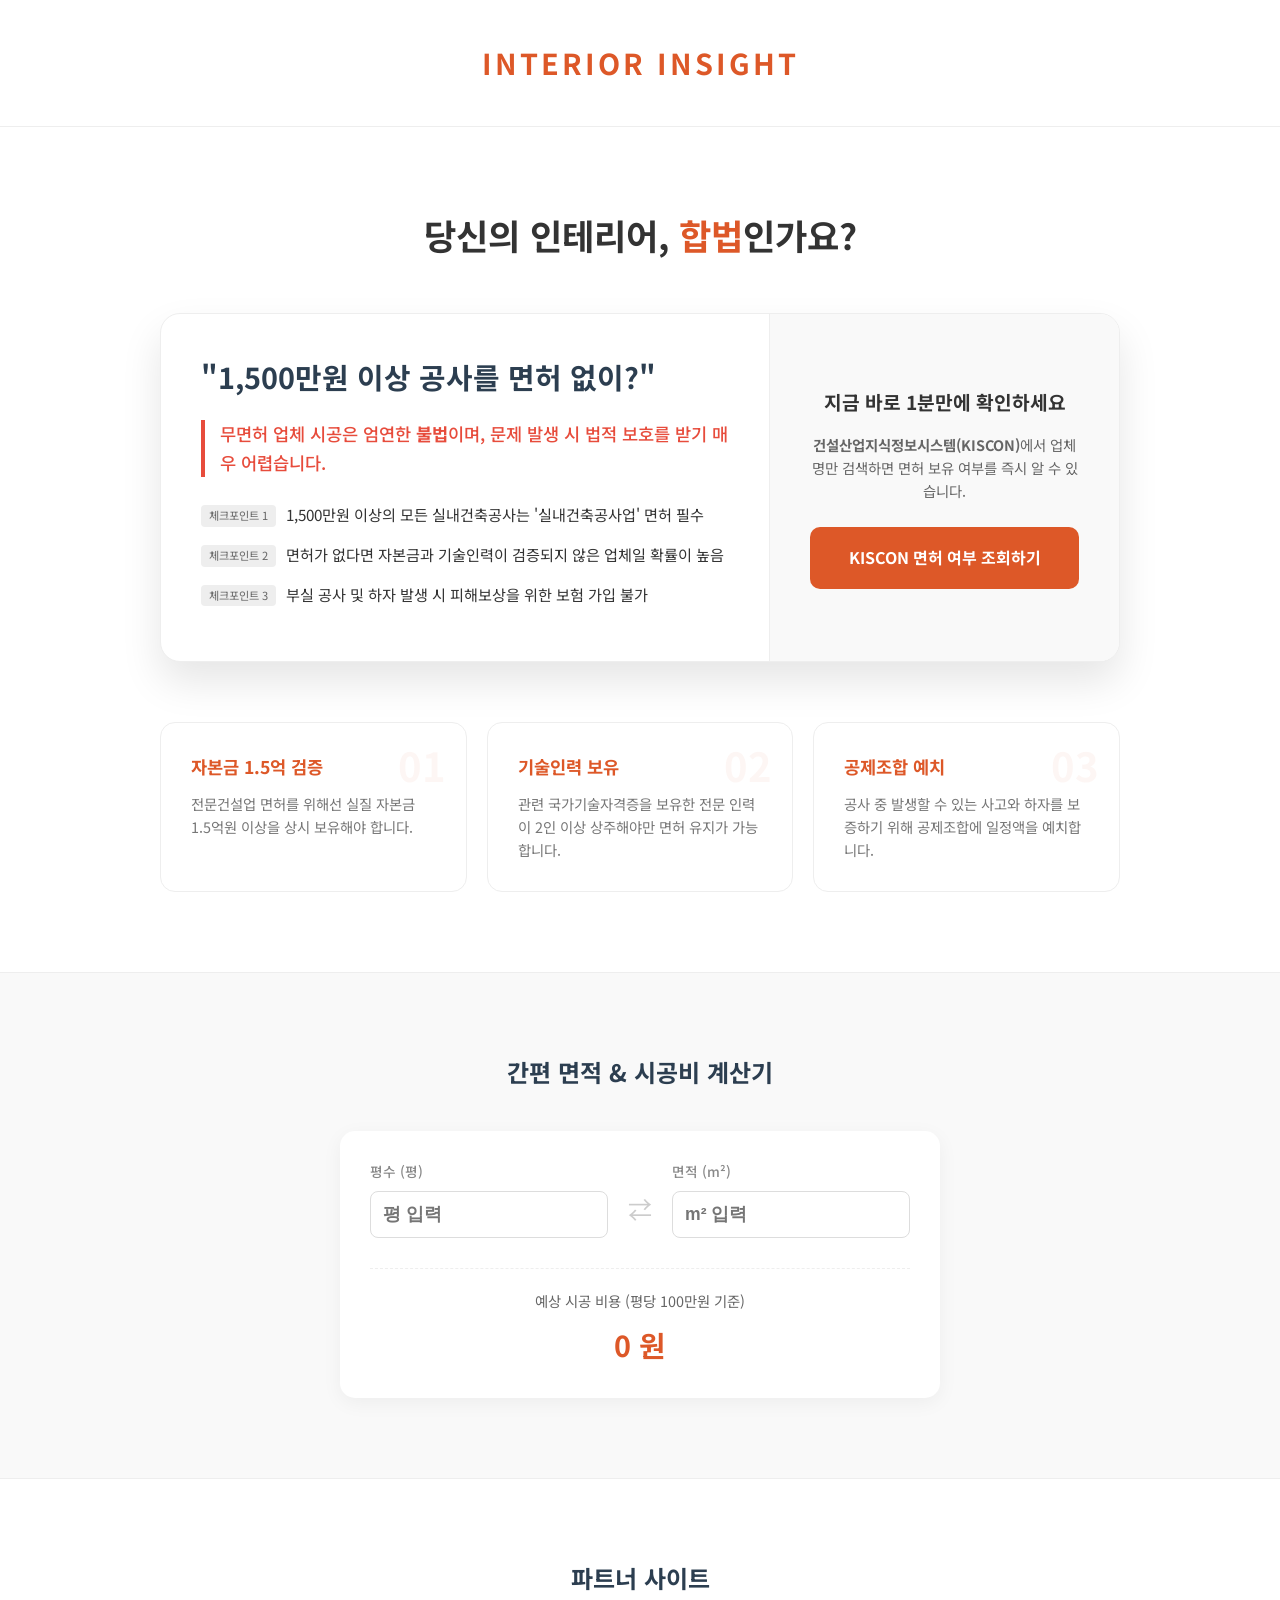
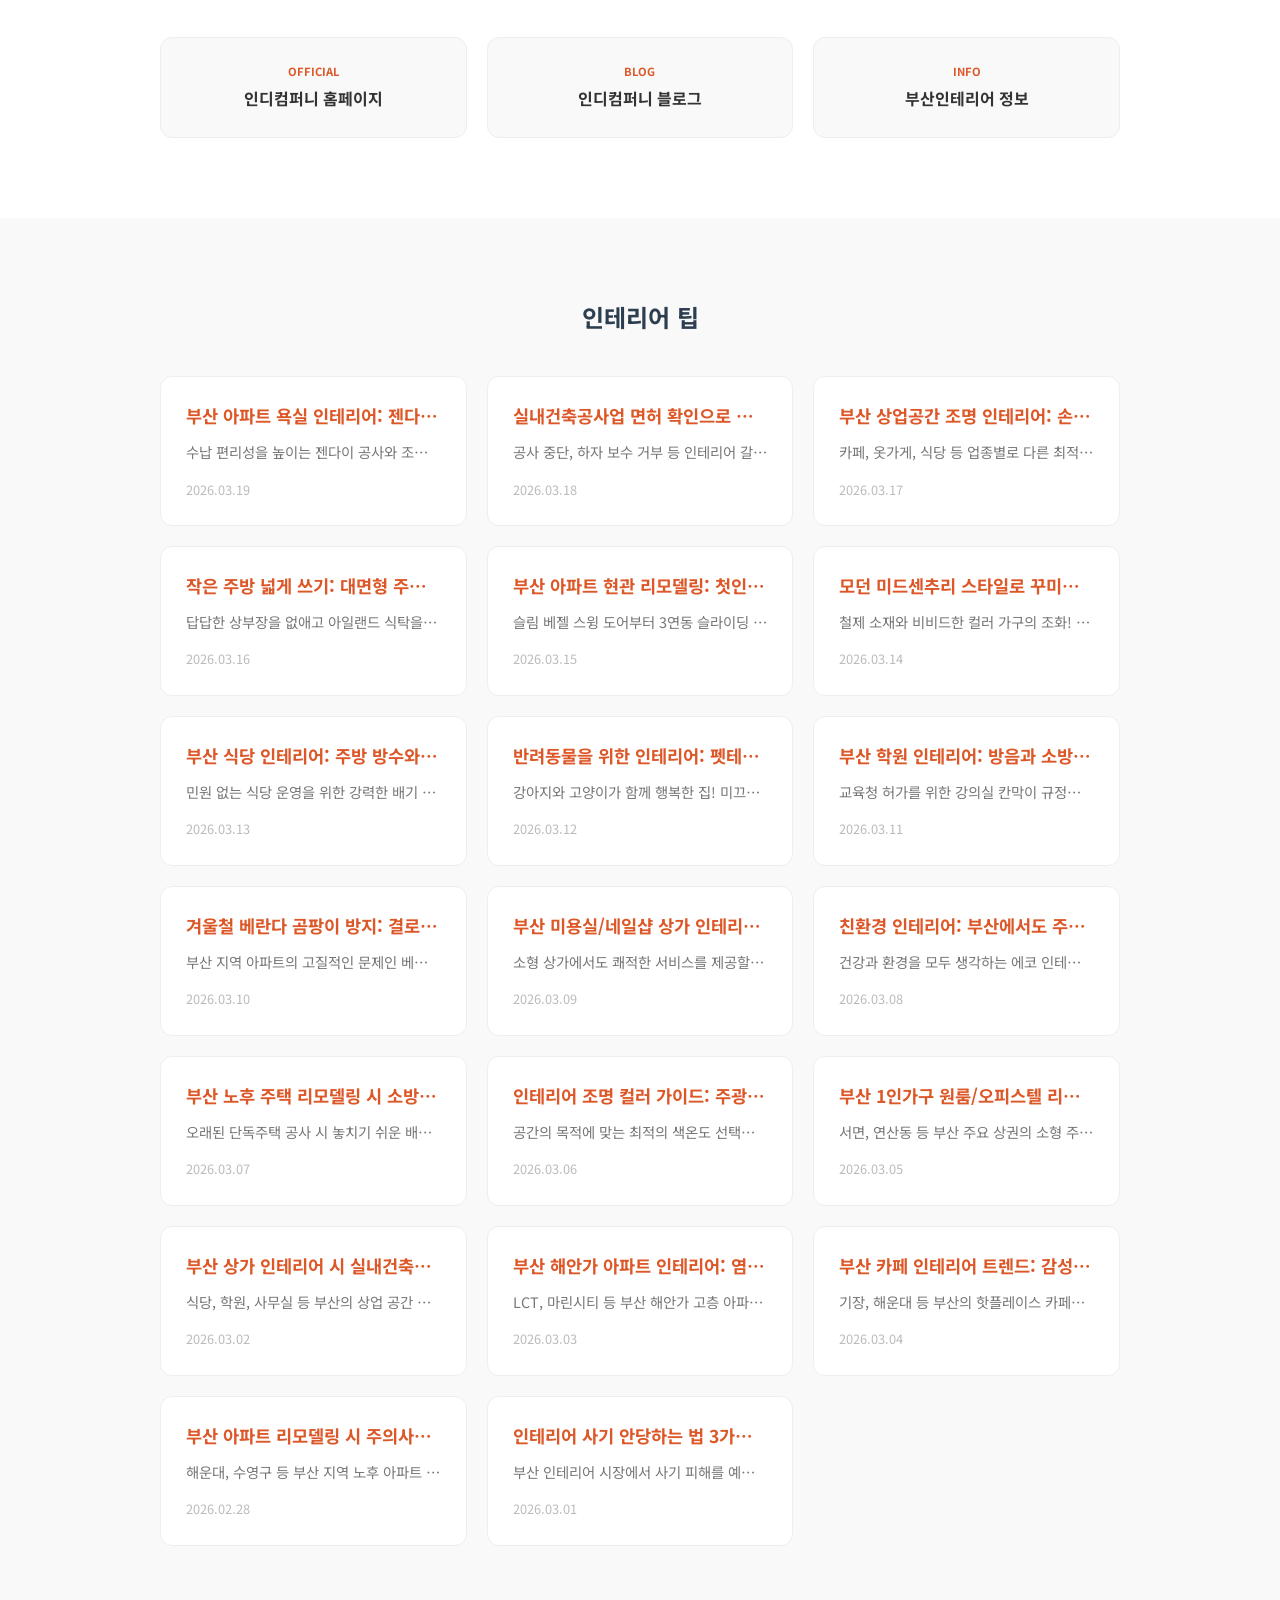
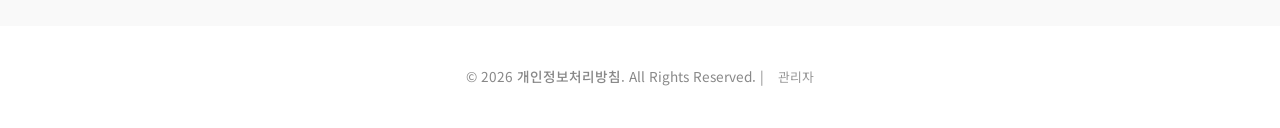
==== commit 59f5f1c1: "feat: 게시글 15개 추가(총 45개+), 푸터 관리자 버튼 추가 및 비밀번호(1) 보안 적용" ====
--- a/index.html
+++ b/index.html
@@ -238,7 +238,7 @@
 
     <footer>
         <div class="container">
-            <p>&copy; 2026 <a href="javascript:void(0)" class="policy-link" id="open-policy">개인정보처리방침</a>. All Rights Reserved.</p>
+            <p>&copy; 2026 <a href="javascript:void(0)" class="policy-link" id="open-policy">개인정보처리방침</a>. All Rights Reserved. | <a href="dashboard.html" style="color: #999; text-decoration: none; margin-left: 10px; font-size: 0.8rem;">관리자</a></p>
         </div>
     </footer>
 
